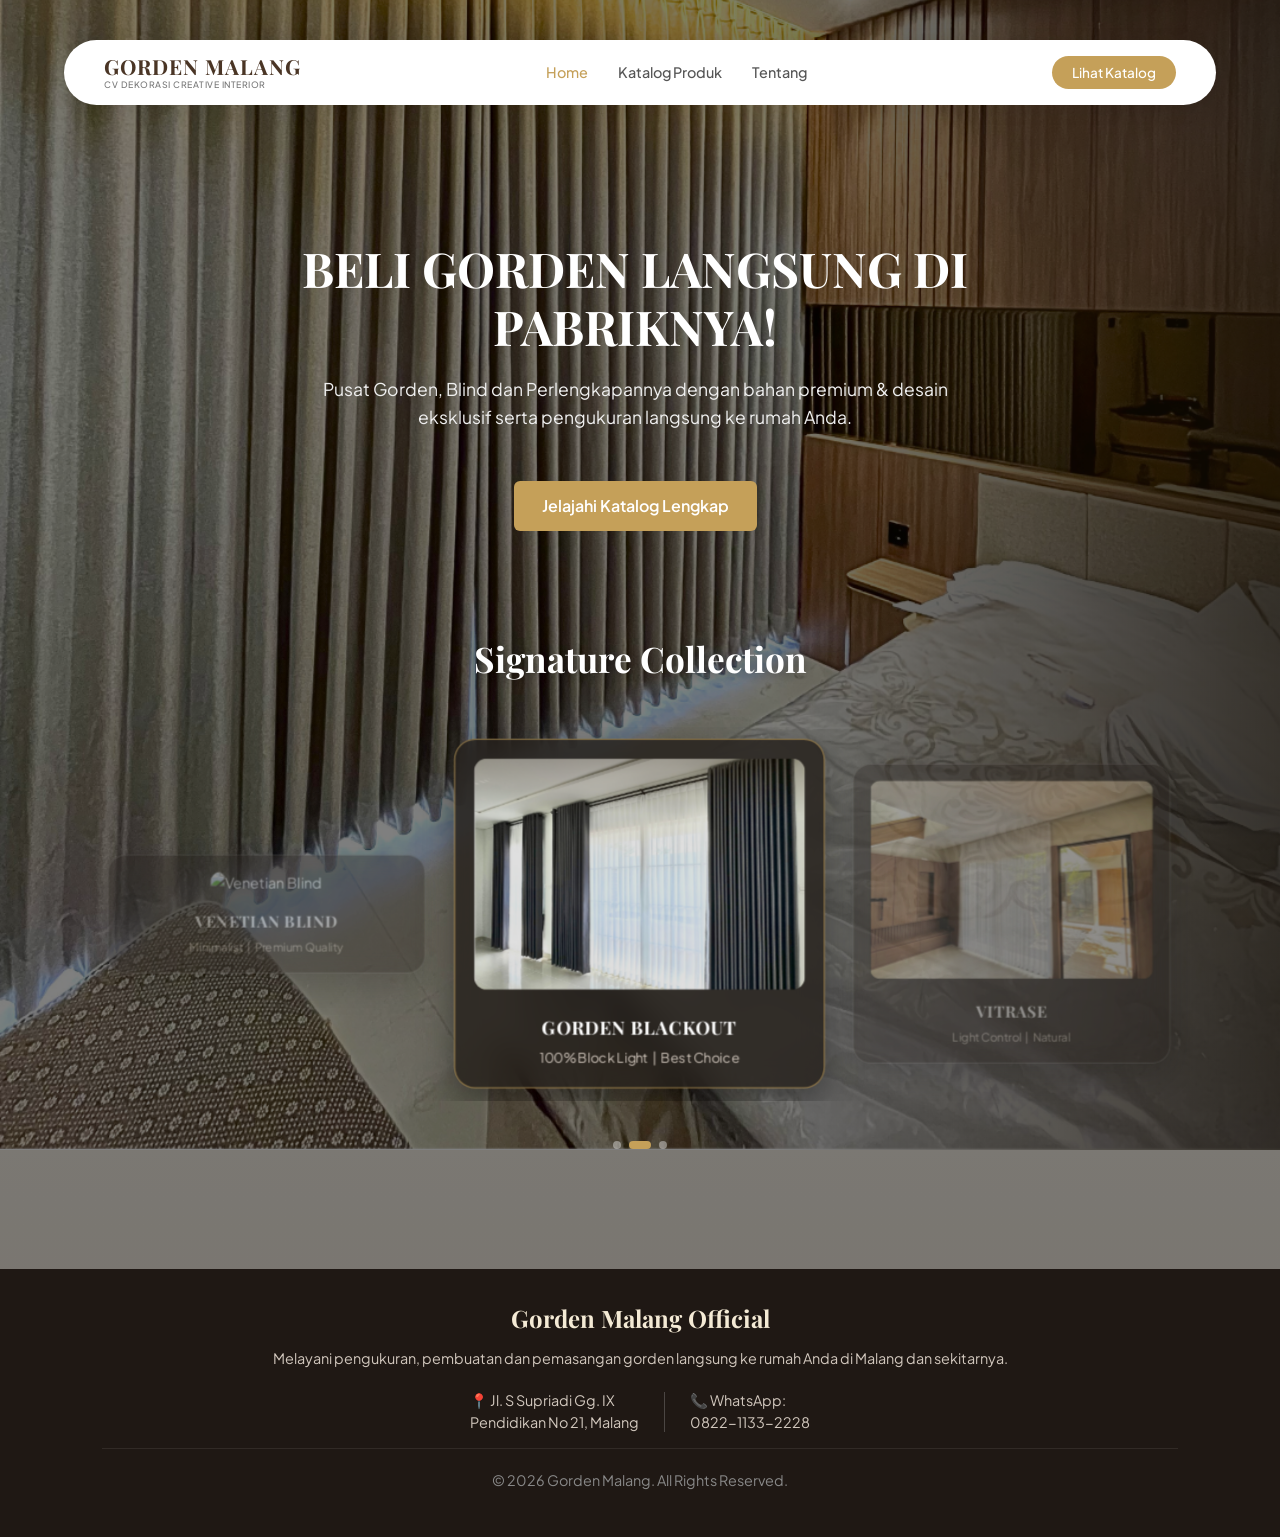
==== index.html @ a21a874f "first commit" ====
<!DOCTYPE html>
<html lang="id">
<head>
    <meta charset="UTF-8">
    <meta name="viewport" content="width=device-width, initial-scale=1.0">
    <title>Gorden Malang - Elegan & Mewah</title>
    <link rel="stylesheet" href="style.css">
    <link href="https://fonts.googleapis.com/css2?family=Playfair+Display:wght@500;700&family=Plus+Jakarta+Sans:wght@300;400;500;600&display=swap" rel="stylesheet">
</head>
<body>

    <!-- NAVBAR MELAYANG -->
    <header class="navbar">
        <div class="logo">
    GORDEN MALANG 
    <span class="sub-logo">CV DEKORASI CREATIVE INTERIOR</span>
        </div>
        <nav class="nav-links">
            <a href="index.html" class="active">Home</a>
            <a href="katalog.html">Katalog Produk</a>
            <a href="tentang.html">Tentang</a>
        </nav>
        <div class="nav-actions">
            <a href="katalog.html" class="btn-primary-header">Lihat Katalog</a>
        </div>
    </header>

    <!-- HERO SECTION / TAMPILAN UTAMA -->
    <section class="hero-section">
        <div class="hero-content">
            <h1>BELI GORDEN LANGSUNG DI PABRIKNYA!</h1>
            <p>Pusat Gorden, Blind dan Perlengkapannya dengan bahan premium & desain eksklusif serta pengukuran langsung ke rumah Anda.</p>
            <a href="katalog.html" class="btn-hero">Jelajahi Katalog Lengkap</a>
        </div>
    </section>

    
    <!-- SECTION SLIDER PRODUK UNGGULAN -->
    <section class="slider-section">
        <h2 class="slider-title">Signature Collection</h2>
        
        <div class="slider-container">
            <div class="slider-track" id="sliderTrack">
                <!-- Slide 1 -->
                <div class="slide-card">
                    <img src="foto/blind 1.png" alt="Venetian Blind">
                    <div class="slide-info">
                        <h3>VENETIAN BLIND</h3>
                        <p>Minimalist &nbsp;|&nbsp; Premium Quality</p>
                    </div>
                </div>
                <!-- Slide 2 -->
                <div class="slide-card active">
                    <img src="foto/gorden 2.png" alt="Gorden Blackout">
                    <div class="slide-info">
                        <h3>GORDEN BLACKOUT</h3>
                        <p>100% Block Light  &nbsp;|&nbsp; Best Choice</p>
                    </div>
                </div>
                <!-- Slide 3 -->
                <div class="slide-card">
                    <img src="foto/vitrase 1.png" alt="Vitrase Elegan">
                    <div class="slide-info">
                        <h3>VITRASE</h3>
                        <p>Light Control &nbsp;|&nbsp; Natural </p>
                    </div>
                </div>
            </div>
        </div>

        <!-- Titik Indikator (Dots) -->
        <div class="slider-dots">
            <span class="dot" onclick="currentSlide(0)"></span>
            <span class="dot active" onclick="currentSlide(1)"></span>
            <span class="dot" onclick="currentSlide(2)"></span>
        </div>
    </section>

<!-- FOOTER -->
    <footer class="footer">
        <div class="footer-content">
            <h3>Gorden Malang Official</h3>
            <p>Melayani pengukuran, pembuatan dan pemasangan gorden langsung ke rumah Anda di Malang dan sekitarnya.</p>
            
            <!-- BAGIAN ALAMAT & WA BERBAMPINGAN -->
            <div class="footer-contact-info">
                <div class="footer-address">
                    📍 Jl. S Supriadi Gg. IX <br> Pendidikan No 21, Malang
                </div>
                <div class="footer-divider"></div>
                <div class="footer-whatsapp">
                    📞 WhatsApp: <br> 0822-1133-2228
                </div>
            </div>

            <p class="copyright">&copy; 2026 Gorden Malang. All Rights Reserved.</p>
        </div>
    </footer>

<!-- Pastikan tag script ini ada di bagian paling bawah file home.html -->
    <script src="script.js"></script>
</body>
</html>
---- style.css ----
html {
    scroll-behavior: smooth;
}

/* =========================================================
   1. RESET & GLOBAL STYLING (BERLAKU DI SEMUA HALAMAN)
========================================================= */
* {
    margin: 0;
    padding: 0;
    box-sizing: border-box;
}

body {
    font-family: 'Plus Jakarta Sans', sans-serif;
    background-color: #FAFAFA;
    color: #2C2C2C;
    line-height: 1.6;
}

h1, h2, h3, .logo {
    font-family: 'Playfair Display', serif;
}


/* =========================================================
   2. NAVBAR & HEADER (BERLAKU DI SEMUA HALAMAN)
========================================================= */
.navbar {
    position: fixed;
    top: 40px;
    left: 5%;
    right: 5%;
    display: flex;
    justify-content: space-between;
    align-items: center;
    padding: 15px 40px;
    background-color: #FFFFFF;
    border-radius: 50px;
    box-shadow: 0 4px 20px rgba(0,0,0,0.08);
    z-index: 1000;
}

.logo {
    font-size: 1.3rem;
    font-weight: 700;
    letter-spacing: 1px;
    color: #4A3525;
    display: flex;
    flex-direction: column;
    line-height: 1.1;
}

.logo .sub-logo {
    font-size: 0.55rem;
    font-weight: 500;
    font-family: 'Plus Jakarta Sans', sans-serif;
    color: #777777;
    letter-spacing: 0.5px;
    margin-top: 2px;
}

.nav-links {
    display: flex;
    gap: 30px;
}

.nav-links a {
    text-decoration: none;
    color: #555555;
    font-size: 0.9rem;
    font-weight: 500;
    transition: color 0.3s;
}

.nav-links a:hover, 
.nav-links a.active {
    color: #C5A059;
}

.btn-primary-header {
    background-color: #C5A059;
    color: #FFFFFF;
    padding: 8px 20px;
    border-radius: 20px;
    text-decoration: none;
    font-weight: 500;
    font-size: 0.85rem;
    transition: background 0.3s;
}

.btn-primary-header:hover {
    background-color: #A98441;
}


/* =========================================================
   3. HALAMAN HOME (HERO & SLIDER SECTION)
========================================================= */

/* HERO SECTION HOME */
.hero-section {
    background: linear-gradient(rgba(0, 0, 0, 0.5), rgba(0, 0, 0, 0.5)), url('foto/gorden 1.png') center / 100% auto no-repeat fixed;
    display: flex;
    align-items: center;
    justify-content: center;
    text-align: center;
    color: #FFFFFF;
    padding: 240px 20px 0px 10px;
    box-sizing: border-box;
}

.hero-content {
    max-width: 700px;
}

.hero-content h1 {
    font-size: 3rem;
    margin-bottom: 20px;
    line-height: 1.2;
}

.hero-content p {
    font-size: 1.1rem;
    margin-bottom: 50px;
    color: #EFEFEF;
}

.btn-hero {
    display: inline-block;
    background-color: #C5A059;
    color: #FFFFFF;
    padding: 12px 28px;
    border-radius: 6px;
    text-decoration: none;
    font-weight: 600;
    transition: background 0.3s;
}

.btn-hero:hover {
    background-color: #A98441;
}

/* SLIDER SECTION HOME */
.slider-section {
    background: linear-gradient(rgba(0, 0, 0, 0.5), rgba(0, 0, 0, 0.5)), url('foto/gorden 1.png') center / 100% auto no-repeat fixed;
    padding: 100px 20px 120px 20px;
    text-align: center;
    position: relative;
    overflow: hidden;
}

.slider-title {
    color: #FFFFFF;
    font-size: 2.2rem;
    margin-bottom: 40px;
    font-family: 'Playfair Display', serif;
    text-shadow: 0 2px 10px rgba(0, 0, 0, 0.3);
}

.slider-container {
    max-width: 1100px;
    margin: 0 auto;
    position: relative;
    overflow: hidden;
    padding: 20px 0;
}

.slider-track {
    display: flex;
    transition: transform 0.6s cubic-bezier(0.25, 1, 0.5, 1);
    gap: 20px;
    align-items: center;
}

.slide-card {
    min-width: calc(33.333% - 14px);
    background: rgba(35, 30, 26, 0.8);
    backdrop-filter: blur(12px);
    -webkit-backdrop-filter: blur(12px);
    border: 1px solid rgba(255, 255, 255, 0.25);
    border-radius: 20px;
    padding: 18px;
    box-shadow: 0 15px 35px rgba(0, 0, 0, 0.4);
    color: #FFFFFF;
    box-sizing: border-box;
    opacity: 0.4;
    transform: scale(0.9);
    transition: all 0.6s cubic-bezier(0.25, 1, 0.5, 1);
}

.slide-card.active {
    opacity: 1;
    transform: scale(1.05);
    border: 1px solid rgba(197, 160, 89, 0.7);
}

.slide-card img {
    width: 100%;
    height: 220px;
    object-fit: cover;
    border-radius: 12px;
    margin-bottom: 15px;
}

.slide-info h3 {
    font-size: 1.1rem;
    margin-bottom: 5px;
    font-family: 'Playfair Display', serif;
    color: #FFFFFF;
    letter-spacing: 0.5px;
}

.slide-info p {
    font-size: 0.8rem;
    color: #D1C7BD;
}

.slider-dots {
    margin-top: 40px;
    display: flex;
    justify-content: center;
    gap: 8px;
}

.dot {
    width: 8px;
    height: 8px;
    background-color: rgba(255, 255, 255, 0.4);
    border-radius: 50%;
    cursor: pointer;
    transition: all 0.3s ease;
}

.dot.active {
    background-color: #C5A059;
    width: 22px;
    border-radius: 4px;
}


/* =========================================================
   4. HALAMAN KATALOG PRODUK
========================================================= */

/* KATALOG SECTION HEADER */
.catalog-section {
    padding: 140px 8% 80px 8%;
    background-color: #FAFAFA;
}

.catalog-header {
    text-align: center;
    margin-bottom: 20px;
}

.catalog-header .section-title {
    font-size: 2.2rem;
    color: #2C2C2C;
    margin-bottom: 1px;
}

.catalog-header p {
    color: #666;
    font-size: 0.95rem;
    margin-bottom: 40px;
}

/* SEARCH BAR */
.search-container {
    margin-top: 20px;
    display: flex;
    justify-content: center;
    margin-bottom: 25px;
}

#searchInput {
    width: 100%;
    max-width: 450px;
    padding: 12px 20px;
    border: 1px solid #E0D0C0;
    border-radius: 30px;
    font-size: 0.95rem;
    outline: none;
    background-color: #FFFFFF;
    color: #333333;
    transition: all 0.3s;
    box-shadow: 0 2px 10px rgba(0,0,0,0.02);
}

#searchInput:focus {
    border-color: #C5A059;
    box-shadow: 0 4px 15px rgba(197, 160, 89, 0.15);
}

/* TAB UTAMA & SUB TABS FILTER */
.category-tabs {
    display: flex;
    justify-content: center;
    gap: 15px;
    margin-bottom: 25px;
}

.tab-btn {
    background-color: #FFFFFF;
    border: 1px solid #E0D0C0;
    padding: 10px 25px;
    border-radius: 30px;
    font-weight: 600;
    cursor: pointer;
    color: #4A3525;
    transition: all 0.3s;
}

.tab-btn.active, 
.tab-btn:hover {
    background-color: #C5A059;
    color: #FFFFFF;
    border-color: #C5A059;
}

.sub-tabs {
    display: flex;
    justify-content: center;
    gap: 10px;
    margin-bottom: 35px;
}

.sub-btn {
    background-color: transparent;
    border: none;
    padding: 8px 18px;
    border-radius: 20px;
    font-size: 0.9rem;
    font-weight: 500;
    cursor: pointer;
    color: #666;
    transition: all 0.3s;
}

.sub-btn.active, 
.sub-btn:hover {
    background-color: #EFE6D8;
    color: #4A3525;
}

.category-content, 
.sub-content {
    display: none;
}

.category-content.active, 
.sub-content.active {
    display: block;
}

/* PRODUCT GRID & CARDS KATALOG */
.product-grid {
    display: grid;
    grid-template-columns: repeat(3, 1fr);
    gap: 20px;
    max-width: 900px;
    margin: 0 auto;
}

.product-card {
    background: #FFFFFF;
    border-radius: 12px;
    overflow: hidden;
    width: 100%;
    box-shadow: 0 4px 15px rgba(0,0,0,0.04);
    border: 1px solid #F0E6DC;
    transition: transform 0.3s, box-shadow 0.3s;
    cursor: pointer;
    position: relative;
}

.product-card:hover {
    transform: translateY(-5px);
    box-shadow: 0 10px 25px rgba(0, 0, 0, 0.08);
}

.product-card img,
.product-card .product-info {
    pointer-events: none;
}

.product-card img {
    width: 100%;
    aspect-ratio: 4 / 5;
    object-fit: cover;
    display: block;
}

.product-info {
    padding: 20px;
}

.badge-cat {
    display: inline-block;
    font-size: 0.75rem;
    font-weight: 600;
    text-transform: uppercase;
    background-color: #F4EAD5;
    color: #8C6D46;
    padding: 4px 10px;
    border-radius: 4px;
    margin-bottom: 8px;
}

.product-info h3 {
    font-size: 1.15rem;
    color: #333;
    margin-bottom: 8px;
    line-height: 1.3;
}

.product-info .spec {
    font-size: 0.85rem;
    color: #555;
    margin-bottom: 5px;
}

.product-info .price {
    font-size: 1rem;
    font-weight: 700;
    color: #C5A059;
    margin-bottom: 15px;
}

.btn-detail {
    display: block;
    text-align: center;
    background-color: #2D241E;
    color: #FFFFFF;
    padding: 10px;
    border-radius: 6px;
    text-decoration: none;
    font-size: 0.85rem;
    font-weight: 600;
    transition: background 0.3s;
    pointer-events: auto;
    position: relative;
    z-index: 2;
}

.btn-detail:hover {
    background-color: #C5A059;
}


/* =========================================================
   5. HALAMAN TENTANG KAMI (DESAIN MODERN & LAYOUT VERTIKAL)
========================================================= */

/* KANVAS UTAMA FULL LAYAR GRADIENT GOLD */
body {
    background: linear-gradient(to top, #EFE6D8 0%, #FAF6EE 40%, #FAFAFA 100%) !important;
    background-attachment: fixed;
    min-height: 100vh;
}

.about-page-container {
    max-width: 1100px;
    margin: 0 auto;
    padding: 140px 20px 80px 20px;
    display: flex;
    flex-direction: column;
    align-items: flex-start;
    background: transparent !important;
    border-radius: 0 !important;
}

.about-hero-block,
.reels-block,
.about-hero-section,
.reels-section {
    background: transparent !important;
}

/* 1. HERO BANNER FOTO DENGAN ROUNDED CORNERS */
.about-hero-banner {
    width: 100%;
    height: 420px;
    border-radius: 30px;
    background: linear-gradient(rgba(0, 0, 0, 0.45), rgba(0, 0, 0, 0.45)), 
                url('foto/workshop2.png') center/cover no-repeat;
    display: flex;
    align-items: flex-end;
    padding: 50px 60px;
    margin-bottom: 50px;
    box-shadow: 0 10px 30px rgba(0, 0, 0, 0.08);
}

.hero-banner-content {
    max-width: 580px;
    color: #FFFFFF;
    text-align: left;
}

.btn-hero-banner {
    display: inline-block;
    background-color: #FFFFFF;
    color: #2C2C2C;
    padding: 12px 28px;
    border-radius: 30px;
    text-decoration: none;
    font-weight: 600;
    font-size: 0.9rem;
    transition: all 0.3s ease;
}

.btn-hero-banner:hover {
    background-color: #C5A059;
    color: #FFFFFF;
}

/* 2. INTRO BRAND DESKRIPSI RATA KIRI */
.about-intro-section {
    width: 100%;
    margin-bottom: 60px;
    display: flex;
    flex-direction: column;
    align-items: flex-start;
}

.about-brand-logo {
    display: block;
    margin-bottom: 15px;
    margin-left: 0;
}

.about-brand-logo img {
    height: 90px;
    width: auto;
    display: block;
    object-fit: contain;
}

.about-intro-text p {
    max-width: 780px;
    color: #555555;
    font-size: 0.98rem;
    line-height: 1.7;
    text-align: left;
    margin: 0;
}

/* 3. PROJECT KAMI (TATA LETAK VERTIKAL: TEKS ATAS, REELS BAWAH) */
.reels-block {
    width: 100%;
    display: flex;
    flex-direction: column;
    align-items: flex-start;
    margin-top: 20px;
}

/* TEKS JUDUL & DESKRIPSI DI ATAS */
.reels-header {
    max-width: 650px;
    margin-bottom: 25px;
    text-align: left;
}

.reels-header h2 {
    font-size: 2.5rem;
    color: #2C2C2C;
    margin-bottom: 10px;
    font-family: 'Playfair Display', serif;
}

.reels-header p {
    color: #666666;
    font-size: 0.95rem;
    line-height: 1.6;
}

/* SLIDER REELS KARTU DI BAWAH */
.reels-slider-wrapper {
    width: 100%;
    overflow: hidden;
    position: relative;
    padding-bottom: 60px; /* Ruang khusus tombol navigasi panah */
}

.reels-track {
    display: flex;
    gap: 24px;
    transition: transform 0.4s ease-in-out;
}

/* KARTU REELS MINIMALIS MELENGKUNG HALUS */
.clean-card {
    flex: 0 0 250px;
    display: flex;
    flex-direction: column;
    background: transparent;
}

.clean-media-container {
    width: 100%;
    height: 250px; /* Dikurangi dari 380px ke 310px agar footer IG terpotong habis */
    border-radius: 24px;
    overflow: hidden;
    position: relative;
    background: #000000;
    box-shadow: 0 10px 25px rgba(0, 0, 0, 0.08);
}

.clean-media-container iframe {
    width: 100%;
    height: 580px !important;
    border: none;
    display: block;
    /* Geser iframe lebih ke atas agar header & footer IG terdorong keluar frame */
    margin-top: -120px !important; 
    pointer-events: auto;
}
/* TOMBOL FULLSCREEN MELAYANG */
.btn-open-fullscreen {
    position: absolute;
    top: 15px;
    right: 15px;
    background: rgba(0, 0, 0, 0.75);
    color: #FFFFFF;
    border: none;
    padding: 7px 14px;
    border-radius: 20px;
    font-size: 0.75rem;
    font-weight: 500;
    cursor: pointer;
    z-index: 20;
    backdrop-filter: blur(4px);
    transition: all 0.3s ease;
}

.btn-open-fullscreen:hover {
    background: #C5A059;
    color: #FFFFFF;
    transform: scale(1.05);
}

.clean-card-info {
    padding-top: 15px;
    text-align: left;
}

.clean-card-info h4 {
    font-size: 1.05rem;
    font-weight: 600;
    color: #2C2C2C;
    margin-bottom: 4px;
}

.clean-card-info p {
    font-size: 0.85rem;
    color: #888888;
}

/* TOMBOL NAVIGASI POJOK KANAN BAWAH */
.slider-nav-bottom {
    position: absolute;
    bottom: 0;
    right: 0;
    display: flex;
    gap: 12px;
}

.slider-nav-bottom .nav-btn {
    width: 45px;
    height: 45px;
    border-radius: 50%;
    border: 1px solid #D1C7BD;
    background: #FFFFFF;
    color: #2C2C2C;
    font-size: 20px;
    cursor: pointer;
    display: flex;
    align-items: center;
    justify-content: center;
    transition: all 0.3s ease;
}

.slider-nav-bottom .nav-btn.next-btn {
    background: #2C2C2C; /* Tombol hitam elegan */
    color: #FFFFFF;
    border-color: #2C2C2C;
}

.slider-nav-bottom .nav-btn:hover {
    transform: scale(1.08);
}

/* MODAL POPUP IG FULLSCREEN */
.ig-modal {
    display: none;
    position: fixed;
    z-index: 99999;
    left: 0; top: 0;
    width: 100%; height: 100%;
    background-color: rgba(0, 0, 0, 0.88);
    backdrop-filter: blur(10px);
    justify-content: center;
    align-items: center;
    opacity: 0;
    transition: opacity 0.3s ease;
}

.ig-modal.active {
    display: flex;
    opacity: 1;
}

.modal-content-ig {
    position: relative;
    width: 400px;
    max-width: 90%;
    height: 700px;
    max-height: 90vh;
    border-radius: 20px;
    overflow: hidden;
    background: #000000;
    box-shadow: 0 15px 40px rgba(0, 0, 0, 0.5);
}

.modal-content-ig iframe {
    width: 100%;
    height: 100%;
    border: none;
}

.close-modal {
    position: absolute;
    top: 20px;
    right: 30px;
    color: #FFFFFF;
    font-size: 40px;
    font-weight: bold;
    cursor: pointer;
    z-index: 100000;
}


/* =========================================================
   6. FOOTER (BERLAKU DI SEMUA HALAMAN)
========================================================= */
.footer {
    background-color: #1F1814;
    color: #D1C7BD;
    text-align: center;
    padding: 30px 8%;
}

.footer-content h3 {
    color: #F4EAD5;
    font-size: 1.5rem;
    margin-bottom: 10px;
}

.footer-content p {
    font-size: 0.9rem;
    margin-bottom: 15px;
}

.footer-contact-info {
    display: flex;
    justify-content: center;
    align-items: center;
    gap: 25px;
    margin: 20px auto 15px auto;
    font-size: 0.9rem;
    color: #D1C7BD;
    line-height: 1.5;
    text-align: left;
}

.footer-address {
    max-width: 250px;
}

.footer-whatsapp {
    max-width: 180px;
}

.footer-divider {
    width: 1px;
    height: 40px;
    background-color: rgba(255, 255, 255, 0.2);
}

.copyright {
    font-size: 0.8rem;
    color: #888888;
    border-top: 1px solid rgba(255,255,255,0.08);
    padding-top: 20px;
}


/* =========================================================
   7. MODAL DETAIL PRODUK & LIGHTBOX FULLSCREEN
========================================================= */

.product-modal {
    position: fixed;
    inset: 0;
    z-index: 99999;
    display: none;
    align-items: center;
    justify-content: center;
}

.product-modal.active {
    display: flex;
}

.product-modal-overlay {
    position: absolute;
    inset: 0;
    background: rgba(0, 0, 0, 0.75);
    backdrop-filter: blur(6px);
    -webkit-backdrop-filter: blur(6px);
}

.product-modal-content {
    position: relative;
    z-index: 2;
    width: min(500px, 92vw);
    max-height: 90vh;
    background: #FFFFFF;
    border-radius: 20px;
    overflow-y: auto;
    box-shadow: 0 25px 80px rgba(0, 0, 0, 0.35);
    animation: productModalShow 0.25s ease;
}

@keyframes productModalShow {
    from {
        opacity: 0;
        transform: scale(0.94) translateY(20px);
    }
    to {
        opacity: 1;
        transform: scale(1) translateY(0);
    }
}

.modal-close {
    position: absolute;
    top: 15px;
    right: 15px;
    z-index: 20;
    width: 42px;
    height: 42px;
    border: none;
    border-radius: 50%;
    background: rgba(0, 0, 0, 0.65);
    color: #FFFFFF;
    font-size: 28px;
    line-height: 1;
    cursor: pointer;
    display: flex;
    align-items: center;
    justify-content: center;
    transition: all 0.25s ease;
}

.modal-close:hover {
    background: #2D241E;
    transform: rotate(90deg);
}

.product-gallery {
    position: relative;
    width: 100%;
    height: 480px; 
    display: flex;
    align-items: center;
    justify-content: center;
    background: #F5F3EF;
    overflow: hidden;
}

.product-gallery > img {
    width: 100%;
    height: 100%;
    object-fit: contain; 
    object-position: center;
    user-select: none;
    -webkit-user-drag: none;
}

.gallery-btn {
    position: absolute;
    top: 50%;
    transform: translateY(-50%);
    z-index: 10;
    width: 44px;
    height: 44px;
    border: none;
    border-radius: 50%;
    background: rgba(255, 255, 255, 0.94);
    color: #2D241E;
    font-size: 30px;
    line-height: 1;
    display: flex;
    align-items: center;
    justify-content: center;
    cursor: pointer;
    box-shadow: 0 4px 15px rgba(0, 0, 0, 0.15);
    transition: all 0.25s ease;
}

.gallery-btn:hover {
    background: #C5A059;
    color: #FFFFFF;
    transform: translateY(-50%) scale(1.08);
}

.gallery-prev { left: 15px; }
.gallery-next { right: 15px; }

.image-counter {
    position: absolute;
    right: 15px;
    bottom: 15px;
    z-index: 10;
    padding: 6px 12px;
    border-radius: 20px;
    background: rgba(0, 0, 0, 0.65);
    color: #FFFFFF;
    font-size: 13px;
    font-weight: 500;
}

.product-thumbnails {
    display: flex;
    gap: 10px;
    padding: 15px 20px;
    overflow-x: auto;
    background: #FFFFFF;
    border-bottom: 1px solid #EEEEEE;
    scrollbar-width: thin;
}

.product-thumbnail {
    flex: 0 0 65px;
    width: 65px;
    height: 65px;
    overflow: hidden;
    border-radius: 8px;
    border: 2px solid transparent;
    cursor: pointer;
    transition: border-color 0.2s ease, transform 0.2s ease;
}

.product-thumbnail:hover {
    transform: translateY(-2px);
}

.product-thumbnail.active {
    border-color: #C5A059;
}

.product-thumbnail img {
    width: 100%;
    height: 100%;
    object-fit: cover;
    display: block;
}

.product-modal-info {
    padding: 25px 30px 30px;
}

.modal-category {
    display: inline-block;
    padding: 6px 12px;
    border-radius: 5px;
    background: #F4EAD5;
    color: #8C6D46;
    font-size: 12px;
    font-weight: 600;
    text-transform: uppercase;
}

.product-modal-info h2 {
    margin: 12px 0 8px;
    font-family: 'Playfair Display', serif;
    color: #333333;
    font-size: 26px;
    line-height: 1.3;
}

.product-modal-info p {
    margin-bottom: 10px;
    color: #777777;
    font-size: 14px;
    line-height: 1.5;
}

.modal-price {
    margin-bottom: 20px;
    color: #C5A059;
    font-size: 22px;
    font-weight: 700;
}

.modal-whatsapp {
    display: block;
    width: 100%;
    padding: 14px 20px;
    border-radius: 8px;
    background: #2D241E;
    color: #FFFFFF;
    text-align: center;
    text-decoration: none;
    font-size: 14px;
    font-weight: 600;
    transition: background 0.25s ease, transform 0.25s ease;
}

.modal-whatsapp:hover {
    background: #C5A059;
    color: #FFFFFF;
    transform: translateY(-2px);
}

.lightbox-modal {
    display: none;
    position: fixed;
    inset: 0;
    z-index: 999999;
    background: rgba(0, 0, 0, 0.9);
    align-items: center;
    justify-content: center;
    overflow: hidden;
    cursor: zoom-out;
}

.lightbox-modal.active {
    display: flex;
}

.lightbox-modal img {
    max-width: 90vw;
    max-height: 90vh;
    object-fit: contain;
    border-radius: 8px;
    cursor: zoom-in;
    transition: transform 0.2s ease-out;
    user-select: none;
}

.lightbox-modal img.zoomed {
    transform: scale(2);
    cursor: grab;
}

.lightbox-close {
    position: absolute;
    top: 20px;
    right: 25px;
    color: #FFFFFF;
    font-size: 35px;
    font-weight: bold;
    cursor: pointer;
    z-index: 10;
}


/* =========================================================
   8. RESPONSIF / MEDIA QUERIES
========================================================= */

@media (max-width: 968px) {
    .product-grid {
        grid-template-columns: repeat(2, 1fr);
    }
}

@media (max-width: 768px) {
    .about-page-container {
        padding: 110px 15px 50px 15px;
    }
    .about-hero-banner {
        height: auto;
        padding: 40px 25px;
        border-radius: 20px;
    }
}

@media (max-width: 650px) {
    .product-grid {
        grid-template-columns: 1fr;
    }
    .nav-links {
        display: none;
    }
    .product-modal-content {
        width: 94vw;
        max-height: 90vh;
        border-radius: 16px;
    }
    .product-gallery {
        max-height: 420px;
    }
    .gallery-btn {
        width: 38px;
        height: 38px;
        font-size: 26px;
    }
    .gallery-prev { left: 10px; }
    .gallery-next { right: 10px; }
    .image-counter { right: 12px; bottom: 12px; font-size: 12px; }
    .product-thumbnails { padding: 12px 15px; }
    .product-thumbnail { flex-basis: 55px; width: 55px; height: 55px; }
    .product-modal-info { padding: 20px; }
    .product-modal-info h2 { font-size: 22px; }
    .modal-price { font-size: 18px; }
}

@media (max-width: 400px) {
    .product-gallery {
        max-height: 340px;
    }
    .modal-close {
        width: 36px;
        height: 36px;
        font-size: 24px;
    }
}
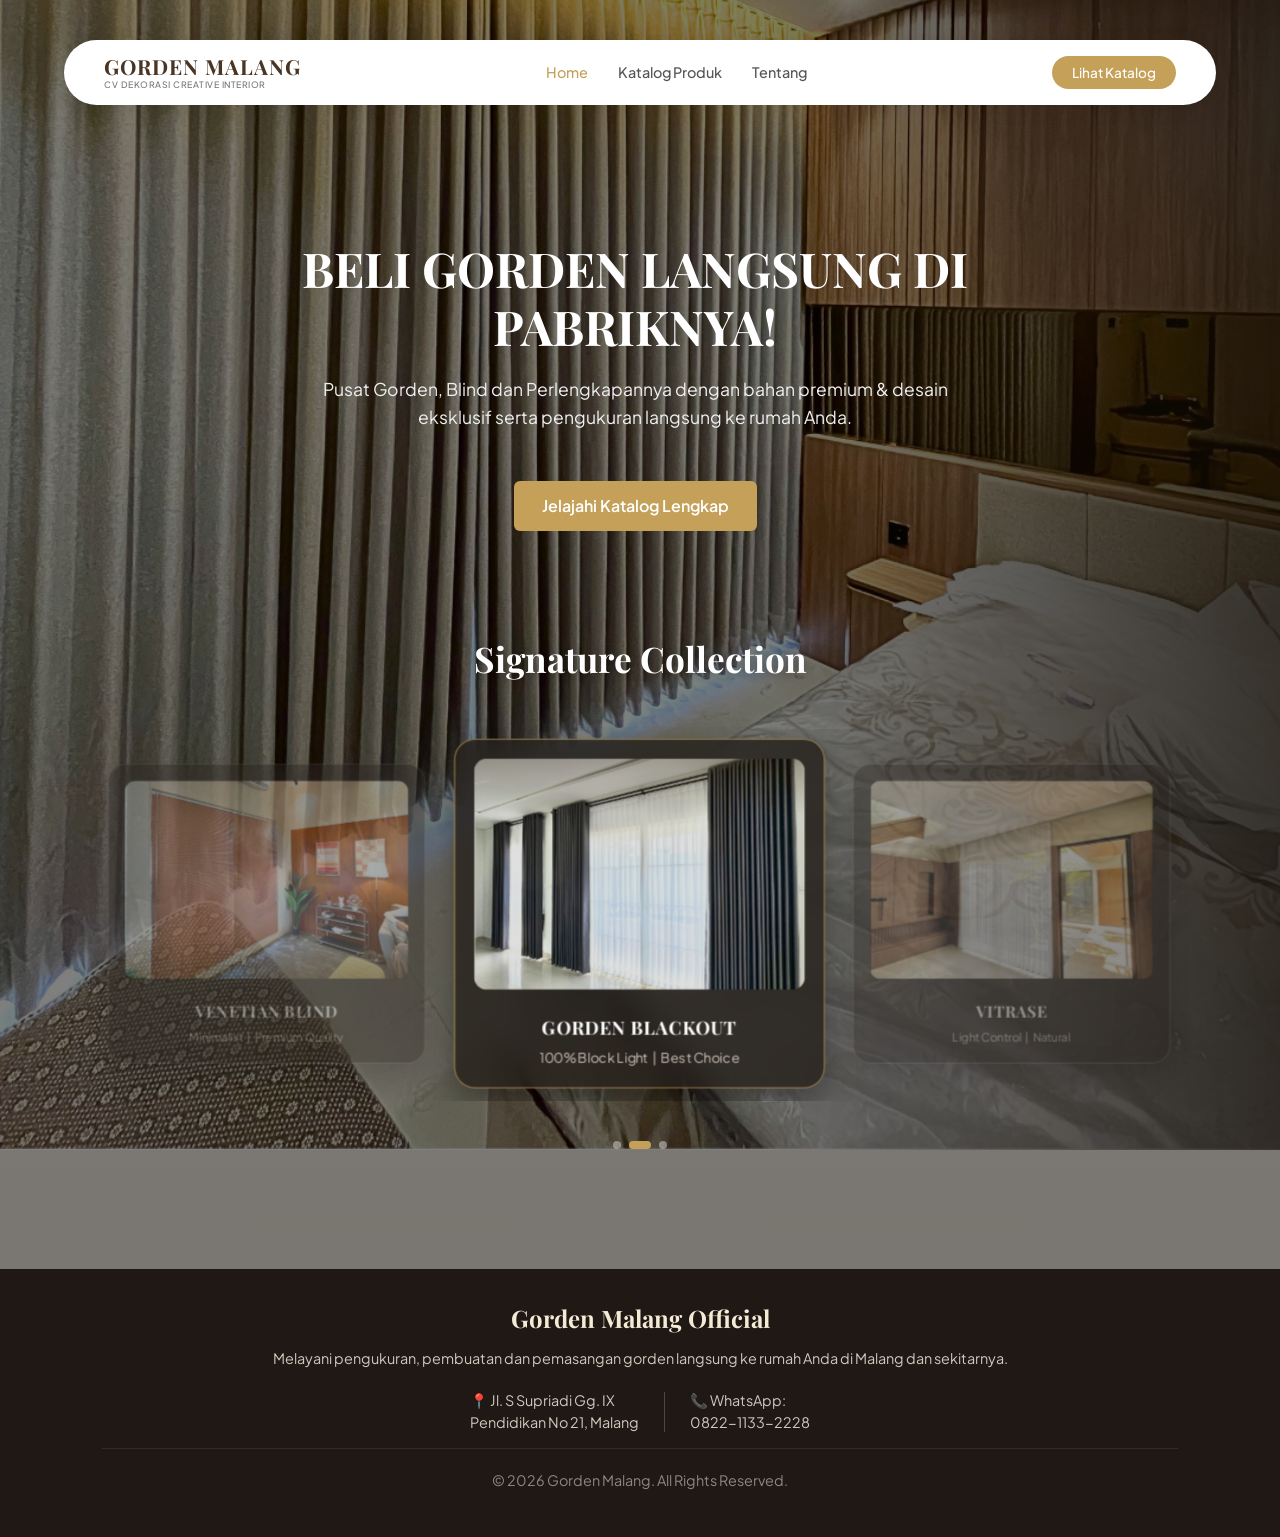
==== commit 6722ebd5: "Update index.html" ====
--- a/index.html
+++ b/index.html
@@ -43,7 +43,7 @@
             <div class="slider-track" id="sliderTrack">
                 <!-- Slide 1 -->
                 <div class="slide-card">
-                    <img src="foto/blind 1.png" alt="Venetian Blind">
+                    <img src="foto/blinds/blind 11.png" alt="Venetian Blind">
                     <div class="slide-info">
                         <h3>VENETIAN BLIND</h3>
                         <p>Minimalist &nbsp;|&nbsp; Premium Quality</p>
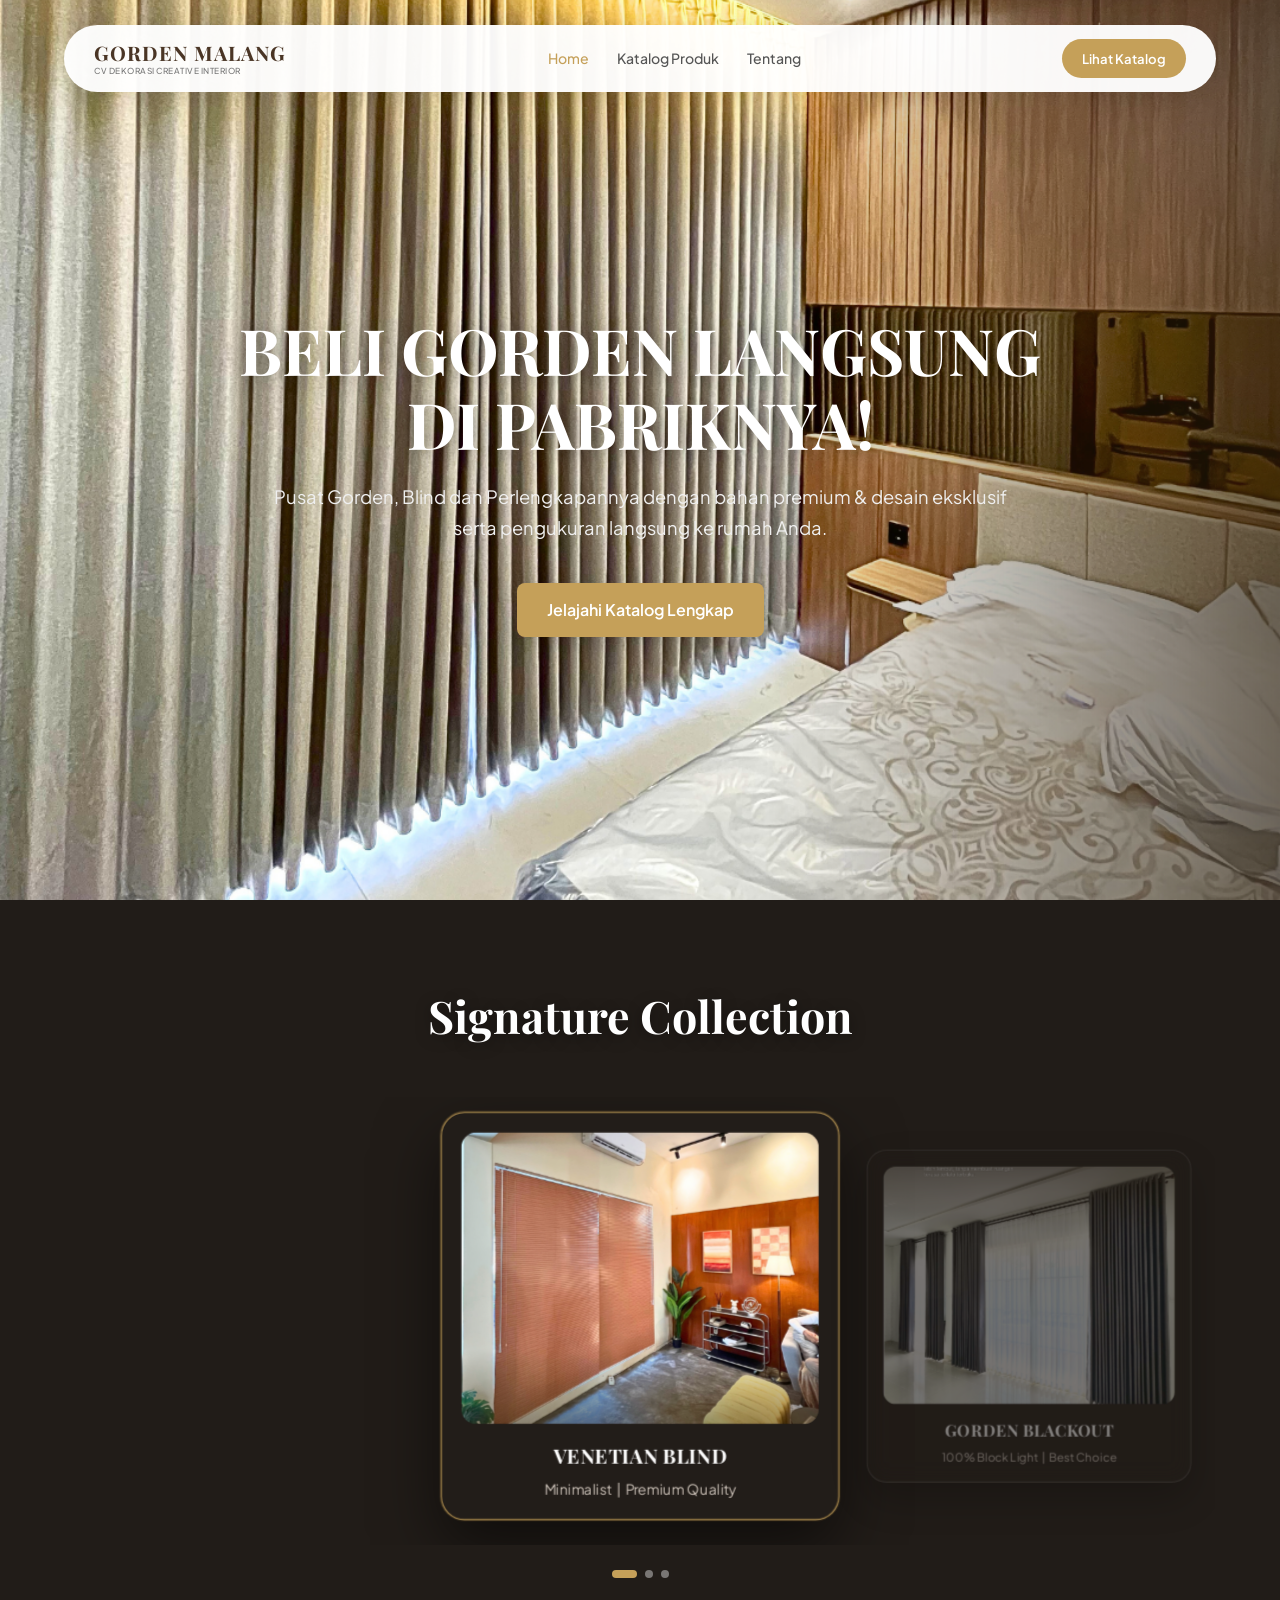
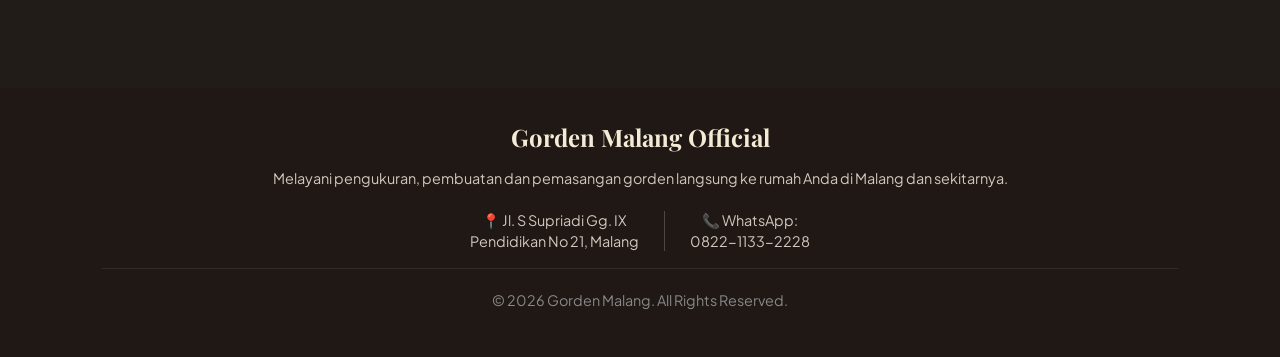
==== commit a154cbed: "perbaikan" ====
--- a/index.html
+++ b/index.html
@@ -1,103 +1,299 @@
 <!DOCTYPE html>
 <html lang="id">
+
 <head>
     <meta charset="UTF-8">
     <meta name="viewport" content="width=device-width, initial-scale=1.0">
+
     <title>Gorden Malang - Elegan & Mewah</title>
+
     <link rel="stylesheet" href="style.css">
-    <link href="https://fonts.googleapis.com/css2?family=Playfair+Display:wght@500;700&family=Plus+Jakarta+Sans:wght@300;400;500;600&display=swap" rel="stylesheet">
+
+    <link href="https://fonts.googleapis.com/css2?family=Playfair+Display:wght@500;700&family=Plus+Jakarta+Sans:wght@300;400;500;600&display=swap"
+        rel="stylesheet">
 </head>
+
 <body>
 
-    <!-- NAVBAR MELAYANG -->
+    <!-- =====================================================
+         NAVBAR MELAYANG
+    ====================================================== -->
+
     <header class="navbar">
+
         <div class="logo">
-    GORDEN MALANG 
-    <span class="sub-logo">CV DEKORASI CREATIVE INTERIOR</span>
+            GORDEN MALANG
+            <span class="sub-logo">
+                CV DEKORASI CREATIVE INTERIOR
+            </span>
         </div>
+
         <nav class="nav-links">
-            <a href="index.html" class="active">Home</a>
-            <a href="katalog.html">Katalog Produk</a>
-            <a href="tentang.html">Tentang</a>
+
+            <a href="index.html" class="active">
+                Home
+            </a>
+
+            <a href="katalog.html">
+                Katalog Produk
+            </a>
+
+            <a href="tentang.html">
+                Tentang
+            </a>
+
         </nav>
+
         <div class="nav-actions">
-            <a href="katalog.html" class="btn-primary-header">Lihat Katalog</a>
+
+            <a href="katalog.html" class="btn-primary-header">
+                Lihat Katalog
+            </a>
+
         </div>
+
     </header>
 
-    <!-- HERO SECTION / TAMPILAN UTAMA -->
-    <section class="hero-section">
-        <div class="hero-content">
-            <h1>BELI GORDEN LANGSUNG DI PABRIKNYA!</h1>
-            <p>Pusat Gorden, Blind dan Perlengkapannya dengan bahan premium & desain eksklusif serta pengukuran langsung ke rumah Anda.</p>
-            <a href="katalog.html" class="btn-hero">Jelajahi Katalog Lengkap</a>
+
+    <!-- =====================================================
+         HOME BACKGROUND
+         HERO + SIGNATURE MENJADI SATU BACKGROUND
+    ====================================================== -->
+
+    <main class="home-background">
+
+
+        <!-- =================================================
+             HERO SECTION
+        ================================================== -->
+
+        <section class="hero-section">
+
+            <div class="hero-content">
+
+                <h1>
+                    BELI GORDEN
+                    LANGSUNG DI
+                    PABRIKNYA!
+                </h1>
+
+                <p>
+                    Pusat Gorden, Blind dan Perlengkapannya
+                    dengan bahan premium & desain eksklusif
+                    serta pengukuran langsung ke rumah Anda.
+                </p>
+
+                <a href="katalog.html" class="btn-hero">
+                    Jelajahi Katalog Lengkap
+                </a>
+
+            </div>
+
+        </section>
+
+
+
+        <!-- =================================================
+             SIGNATURE COLLECTION
+        ================================================== -->
+
+        <section class="slider-section">
+
+            <h2 class="slider-title">
+                Signature Collection
+            </h2>
+
+
+            <div class="slider-container">
+
+                <div class="slider-track" id="sliderTrack">
+
+
+                    <!-- ===============================
+                         SLIDE 1
+                    ================================ -->
+
+                    <div class="slide-card">
+
+                        <img
+                            src="foto/blinds/blind 11.png"
+                            alt="Venetian Blind"
+                        >
+
+                        <div class="slide-info">
+
+                            <h3>
+                                VENETIAN BLIND
+                            </h3>
+
+                            <p>
+                                Minimalist
+                                &nbsp;|&nbsp;
+                                Premium Quality
+                            </p>
+
+                        </div>
+
+                    </div>
+
+
+
+                    <!-- ===============================
+                         SLIDE 2
+                    ================================ -->
+
+                    <div class="slide-card active">
+
+                        <img
+                            src="foto/gorden 2.png"
+                            alt="Gorden Blackout"
+                        >
+
+                        <div class="slide-info">
+
+                            <h3>
+                                GORDEN BLACKOUT
+                            </h3>
+
+                            <p>
+                                100% Block Light
+                                &nbsp;|&nbsp;
+                                Best Choice
+                            </p>
+
+                        </div>
+
+                    </div>
+
+
+
+                    <!-- ===============================
+                         SLIDE 3
+                    ================================ -->
+
+                    <div class="slide-card">
+
+                        <img
+                            src="foto/vitrase 1.png"
+                            alt="Vitrase Elegan"
+                        >
+
+                        <div class="slide-info">
+
+                            <h3>
+                                VITRASE
+                            </h3>
+
+                            <p>
+                                Light Control
+                                &nbsp;|&nbsp;
+                                Natural
+                            </p>
+
+                        </div>
+
+                    </div>
+
+
+                </div>
+
+            </div>
+
+
+            <!-- =================================================
+                 SLIDER DOTS
+            ================================================== -->
+
+            <div class="slider-dots">
+
+                <span
+                    class="dot"
+                    onclick="currentSlide(0)">
+                </span>
+
+                <span
+                    class="dot active"
+                    onclick="currentSlide(1)">
+                </span>
+
+                <span
+                    class="dot"
+                    onclick="currentSlide(2)">
+                </span>
+
+            </div>
+
+        </section>
+
+
+    </main>
+
+
+
+    <!-- =====================================================
+         FOOTER
+    ====================================================== -->
+
+    <footer class="footer">
+
+        <div class="footer-content">
+
+            <h3>
+                Gorden Malang Official
+            </h3>
+
+            <p>
+                Melayani pengukuran, pembuatan dan pemasangan
+                gorden langsung ke rumah Anda di Malang dan sekitarnya.
+            </p>
+
+
+            <!-- ALAMAT & WHATSAPP -->
+
+            <div class="footer-contact-info">
+
+                <div class="footer-address">
+
+                    📍 Jl. S Supriadi Gg. IX
+                    <br>
+                    Pendidikan No 21, Malang
+
+                </div>
+
+
+                <div class="footer-divider"></div>
+
+
+                <div class="footer-whatsapp">
+
+                    📞 WhatsApp:
+                    <br>
+                    0822-1133-2228
+
+                </div>
+
+            </div>
+
+
+            <p class="copyright">
+
+                &copy; 2026 Gorden Malang.
+                All Rights Reserved.
+
+            </p>
+
         </div>
-    </section>
-
-    
-    <!-- SECTION SLIDER PRODUK UNGGULAN -->
-    <section class="slider-section">
-        <h2 class="slider-title">Signature Collection</h2>
-        
-        <div class="slider-container">
-            <div class="slider-track" id="sliderTrack">
-                <!-- Slide 1 -->
-                <div class="slide-card">
-                    <img src="foto/blinds/blind 11.png" alt="Venetian Blind">
-                    <div class="slide-info">
-                        <h3>VENETIAN BLIND</h3>
-                        <p>Minimalist &nbsp;|&nbsp; Premium Quality</p>
-                    </div>
-                </div>
-                <!-- Slide 2 -->
-                <div class="slide-card active">
-                    <img src="foto/gorden 2.png" alt="Gorden Blackout">
-                    <div class="slide-info">
-                        <h3>GORDEN BLACKOUT</h3>
-                        <p>100% Block Light  &nbsp;|&nbsp; Best Choice</p>
-                    </div>
-                </div>
-                <!-- Slide 3 -->
-                <div class="slide-card">
-                    <img src="foto/vitrase 1.png" alt="Vitrase Elegan">
-                    <div class="slide-info">
-                        <h3>VITRASE</h3>
-                        <p>Light Control &nbsp;|&nbsp; Natural </p>
-                    </div>
-                </div>
-            </div>
-        </div>
-
-        <!-- Titik Indikator (Dots) -->
-        <div class="slider-dots">
-            <span class="dot" onclick="currentSlide(0)"></span>
-            <span class="dot active" onclick="currentSlide(1)"></span>
-            <span class="dot" onclick="currentSlide(2)"></span>
-        </div>
-    </section>
-
-<!-- FOOTER -->
-    <footer class="footer">
-        <div class="footer-content">
-            <h3>Gorden Malang Official</h3>
-            <p>Melayani pengukuran, pembuatan dan pemasangan gorden langsung ke rumah Anda di Malang dan sekitarnya.</p>
-            
-            <!-- BAGIAN ALAMAT & WA BERBAMPINGAN -->
-            <div class="footer-contact-info">
-                <div class="footer-address">
-                    📍 Jl. S Supriadi Gg. IX <br> Pendidikan No 21, Malang
-                </div>
-                <div class="footer-divider"></div>
-                <div class="footer-whatsapp">
-                    📞 WhatsApp: <br> 0822-1133-2228
-                </div>
-            </div>
-
-            <p class="copyright">&copy; 2026 Gorden Malang. All Rights Reserved.</p>
-        </div>
+
     </footer>
 
-<!-- Pastikan tag script ini ada di bagian paling bawah file home.html -->
+
+
+    <!-- =====================================================
+         JAVASCRIPT
+    ====================================================== -->
+
     <script src="script.js"></script>
+
 </body>
-</html>
+
+</html>
--- a/style.css
+++ b/style.css
@@ -3,8 +3,9 @@
 }
 
 /* =========================================================
-   1. RESET & GLOBAL STYLING (BERLAKU DI SEMUA HALAMAN)
+   1. RESET & GLOBAL
 ========================================================= */
+
 * {
     margin: 0;
     padding: 0;
@@ -13,371 +14,858 @@
 
 body {
     font-family: 'Plus Jakarta Sans', sans-serif;
-    background-color: #FAFAFA;
+
+    background: linear-gradient(
+        to top,
+        #EFE6D8 0%,
+        #FAF6EE 40%,
+        #FAFAFA 100%
+    );
+
+    background-attachment: fixed;
+
     color: #2C2C2C;
+
     line-height: 1.6;
-}
-
-h1, h2, h3, .logo {
+
+    overflow-x: hidden;
+}
+
+h1,
+h2,
+h3,
+.logo {
     font-family: 'Playfair Display', serif;
 }
 
+img {
+    max-width: 100%;
+}
+
 
 /* =========================================================
-   2. NAVBAR & HEADER (BERLAKU DI SEMUA HALAMAN)
+   2. NAVBAR
 ========================================================= */
+
 .navbar {
     position: fixed;
-    top: 40px;
+
+    top: 25px;
     left: 5%;
     right: 5%;
+
     display: flex;
+
     justify-content: space-between;
     align-items: center;
-    padding: 15px 40px;
-    background-color: #FFFFFF;
+
+    padding: 14px 30px;
+
+    background: rgba(255, 255, 255, 0.96);
+
     border-radius: 50px;
-    box-shadow: 0 4px 20px rgba(0,0,0,0.08);
+
+    box-shadow:
+        0 5px 25px rgba(0, 0, 0, 0.10);
+
     z-index: 1000;
 }
 
+
+/* LOGO */
+
 .logo {
-    font-size: 1.3rem;
+    font-size: 1.25rem;
+
     font-weight: 700;
+
     letter-spacing: 1px;
+
     color: #4A3525;
+
     display: flex;
+
     flex-direction: column;
-    line-height: 1.1;
+
+    line-height: 1.05;
+
+    white-space: nowrap;
 }
 
 .logo .sub-logo {
-    font-size: 0.55rem;
+    font-size: 0.52rem;
+
     font-weight: 500;
+
     font-family: 'Plus Jakarta Sans', sans-serif;
+
     color: #777777;
+
     letter-spacing: 0.5px;
-    margin-top: 2px;
-}
+
+    margin-top: 4px;
+}
+
+
+/* NAV LINKS */
 
 .nav-links {
     display: flex;
-    gap: 30px;
+
+    align-items: center;
+
+    gap: 28px;
 }
 
 .nav-links a {
     text-decoration: none;
+
     color: #555555;
-    font-size: 0.9rem;
+
+    font-size: 0.88rem;
+
     font-weight: 500;
-    transition: color 0.3s;
-}
-
-.nav-links a:hover, 
+
+    transition: color 0.3s ease;
+
+    white-space: nowrap;
+}
+
+.nav-links a:hover,
 .nav-links a.active {
     color: #C5A059;
 }
 
+
+/* HEADER BUTTON */
+
+.nav-actions {
+    display: flex;
+
+    align-items: center;
+}
+
 .btn-primary-header {
     background-color: #C5A059;
+
     color: #FFFFFF;
-    padding: 8px 20px;
-    border-radius: 20px;
+
+    padding: 9px 20px;
+
+    border-radius: 25px;
+
     text-decoration: none;
-    font-weight: 500;
-    font-size: 0.85rem;
-    transition: background 0.3s;
+
+    font-weight: 600;
+
+    font-size: 0.82rem;
+
+    white-space: nowrap;
+
+    transition: all 0.3s ease;
 }
 
 .btn-primary-header:hover {
     background-color: #A98441;
+
+    transform: translateY(-1px);
 }
 
 
 /* =========================================================
-   3. HALAMAN HOME (HERO & SLIDER SECTION)
+   3. HOME MAIN
 ========================================================= */
 
-/* HERO SECTION HOME */
+.home-main {
+    position: relative;
+
+    background: #211C18;
+
+    overflow: hidden;
+}
+
+
+/* =========================================================
+   4. HERO SECTION
+========================================================= */
+
 .hero-section {
-    background: linear-gradient(rgba(0, 0, 0, 0.5), rgba(0, 0, 0, 0.5)), url('foto/gorden 1.png') center / 100% auto no-repeat fixed;
+    position: relative;
+
+    min-height: 100vh;
+
     display: flex;
+
     align-items: center;
+
     justify-content: center;
+
     text-align: center;
+
     color: #FFFFFF;
-    padding: 240px 20px 0px 10px;
-    box-sizing: border-box;
-}
+
+    padding: 150px 20px 100px;
+
+    background:
+        url('foto/gorden 1.png')
+        center center / cover no-repeat;
+
+    overflow: hidden;
+}
+
+
+/* HERO OVERLAY */
+
+.hero-overlay {
+    position: absolute;
+
+    inset: 0;
+
+    background:
+        linear-gradient(
+            rgba(0, 0, 0, 0.48),
+            rgba(0, 0, 0, 0.48)
+        );
+
+    z-index: 1;
+}
+
+
+/* HERO CONTENT */
 
 .hero-content {
-    max-width: 700px;
+    position: relative;
+
+    z-index: 2;
+
+    width: 100%;
+
+    max-width: 850px;
 }
 
 .hero-content h1 {
-    font-size: 3rem;
+    font-size:
+        clamp(
+            2.3rem,
+            5vw,
+            4.2rem
+        );
+
     margin-bottom: 20px;
-    line-height: 1.2;
+
+    line-height: 1.15;
+
+    color: #FFFFFF;
+
+    text-shadow:
+        0 3px 20px rgba(0, 0, 0, 0.35);
 }
 
 .hero-content p {
-    font-size: 1.1rem;
-    margin-bottom: 50px;
+    max-width: 760px;
+
+    margin:
+        0 auto 40px;
+
+    font-size:
+        clamp(
+            0.95rem,
+            2vw,
+            1.15rem
+        );
+
+    line-height: 1.7;
+
     color: #EFEFEF;
 }
+
+
+/* HERO BUTTON */
 
 .btn-hero {
     display: inline-block;
+
     background-color: #C5A059;
+
     color: #FFFFFF;
-    padding: 12px 28px;
-    border-radius: 6px;
+
+    padding: 14px 30px;
+
+    border-radius: 8px;
+
     text-decoration: none;
+
     font-weight: 600;
-    transition: background 0.3s;
+
+    box-shadow:
+        0 8px 25px rgba(0, 0, 0, 0.20);
+
+    transition: all 0.3s ease;
 }
 
 .btn-hero:hover {
     background-color: #A98441;
-}
-
-/* SLIDER SECTION HOME */
+
+    transform:
+        translateY(-2px);
+}
+
+
+/* =========================================================
+   5. SIGNATURE COLLECTION
+========================================================= */
+
 .slider-section {
-    background: linear-gradient(rgba(0, 0, 0, 0.5), rgba(0, 0, 0, 0.5)), url('foto/gorden 1.png') center / 100% auto no-repeat fixed;
-    padding: 100px 20px 120px 20px;
+    position: relative;
+
+    background: #211C18;
+
+    padding:
+        80px 20px
+        110px;
+
     text-align: center;
+
+    overflow: hidden;
+
+    margin-top: 0;
+}
+
+
+/* BACKGROUND FADE
+   Membuat transisi Hero ke Signature lebih halus */
+
+.slider-bg {
+    position: absolute;
+
+    top: -180px;
+
+    left: 0;
+
+    width: 100%;
+
+    height: 400px;
+
+    background:
+        linear-gradient(
+            to bottom,
+            rgba(33, 28, 24, 0),
+            #211C18 85%
+        ),
+        url('foto/gorden 1.png')
+        center bottom / cover no-repeat;
+
+    opacity: 0.35;
+
+    pointer-events: none;
+}
+
+
+/* CONTENT */
+
+.slider-content {
     position: relative;
+
+    z-index: 2;
+}
+
+
+/* TITLE */
+
+.slider-title {
+    position: relative;
+
+    z-index: 2;
+
+    color: #FFFFFF;
+
+    font-size:
+        clamp(
+            2rem,
+            4vw,
+            2.8rem
+        );
+
+    margin-bottom: 45px;
+
+    text-shadow:
+        0 3px 15px rgba(0, 0, 0, 0.4);
+}
+
+
+/* =========================================================
+   6. SLIDER CONTAINER
+========================================================= */
+
+.slider-container {
+    width: 100%;
+
+    max-width: 1150px;
+
+    margin: 0 auto;
+
+    position: relative;
+
     overflow: hidden;
-}
-
-.slider-title {
-    color: #FFFFFF;
-    font-size: 2.2rem;
-    margin-bottom: 40px;
-    font-family: 'Playfair Display', serif;
-    text-shadow: 0 2px 10px rgba(0, 0, 0, 0.3);
-}
-
-.slider-container {
-    max-width: 1100px;
-    margin: 0 auto;
-    position: relative;
-    overflow: hidden;
-    padding: 20px 0;
-}
+
+    padding:
+        30px 0
+        40px;
+}
+
+
+/* TRACK */
 
 .slider-track {
     display: flex;
-    transition: transform 0.6s cubic-bezier(0.25, 1, 0.5, 1);
+
     gap: 20px;
+
     align-items: center;
-}
+
+    transition:
+        transform 0.6s
+        cubic-bezier(
+            0.25,
+            1,
+            0.5,
+            1
+        );
+}
+
+
+/* =========================================================
+   7. SIGNATURE CARD
+========================================================= */
 
 .slide-card {
-    min-width: calc(33.333% - 14px);
-    background: rgba(35, 30, 26, 0.8);
-    backdrop-filter: blur(12px);
-    -webkit-backdrop-filter: blur(12px);
-    border: 1px solid rgba(255, 255, 255, 0.25);
-    border-radius: 20px;
+    min-width:
+        calc(
+            33.333% - 14px
+        );
+
+    background:
+        rgba(
+            35,
+            30,
+            26,
+            0.78
+        );
+
+    backdrop-filter:
+        blur(12px);
+
+    -webkit-backdrop-filter:
+        blur(12px);
+
+    border:
+        1px solid
+        rgba(
+            255,
+            255,
+            255,
+            0.22
+        );
+
+    border-radius: 22px;
+
     padding: 18px;
-    box-shadow: 0 15px 35px rgba(0, 0, 0, 0.4);
+
+    box-shadow:
+        0 20px 45px
+        rgba(0, 0, 0, 0.45);
+
     color: #FFFFFF;
-    box-sizing: border-box;
-    opacity: 0.4;
-    transform: scale(0.9);
-    transition: all 0.6s cubic-bezier(0.25, 1, 0.5, 1);
-}
+
+    opacity: 0.45;
+
+    transform:
+        scale(0.88);
+
+    transition:
+        all 0.6s
+        cubic-bezier(
+            0.25,
+            1,
+            0.5,
+            1
+        );
+}
+
+
+/* ACTIVE CARD */
 
 .slide-card.active {
     opacity: 1;
-    transform: scale(1.05);
-    border: 1px solid rgba(197, 160, 89, 0.7);
-}
+
+    transform:
+        scale(1.08);
+
+    border-color:
+        rgba(
+            197,
+            160,
+            89,
+            0.9
+        );
+
+    box-shadow:
+
+        0 25px 60px
+        rgba(0, 0, 0, 0.55),
+
+        0 0 0 1px
+        rgba(
+            197,
+            160,
+            89,
+            0.25
+        );
+}
+
+
+/* CARD IMAGE */
 
 .slide-card img {
     width: 100%;
-    height: 220px;
+
+    height: 270px;
+
     object-fit: cover;
-    border-radius: 12px;
+
+    border-radius: 14px;
+
     margin-bottom: 15px;
+
+    display: block;
+}
+
+
+/* CARD INFO */
+
+.slide-info {
+    text-align: center;
 }
 
 .slide-info h3 {
-    font-size: 1.1rem;
+    font-size: 1.15rem;
+
     margin-bottom: 5px;
-    font-family: 'Playfair Display', serif;
+
     color: #FFFFFF;
+
     letter-spacing: 0.5px;
 }
 
 .slide-info p {
-    font-size: 0.8rem;
+    font-size: 0.82rem;
+
     color: #D1C7BD;
 }
 
+
+/* =========================================================
+   8. SLIDER DOTS
+========================================================= */
+
 .slider-dots {
-    margin-top: 40px;
+    position: relative;
+
+    z-index: 3;
+
+    margin-top: 25px;
+
     display: flex;
+
     justify-content: center;
+
+    align-items: center;
+
     gap: 8px;
 }
 
 .dot {
     width: 8px;
+
     height: 8px;
-    background-color: rgba(255, 255, 255, 0.4);
+
+    background-color:
+        rgba(
+            255,
+            255,
+            255,
+            0.4
+        );
+
     border-radius: 50%;
+
     cursor: pointer;
-    transition: all 0.3s ease;
+
+    transition:
+        all 0.3s ease;
 }
 
 .dot.active {
     background-color: #C5A059;
-    width: 22px;
-    border-radius: 4px;
+
+    width: 25px;
+
+    border-radius: 5px;
 }
 
 
 /* =========================================================
-   4. HALAMAN KATALOG PRODUK
+   9. KATALOG
 ========================================================= */
 
-/* KATALOG SECTION HEADER */
 .catalog-section {
-    padding: 140px 8% 80px 8%;
-    background-color: #FAFAFA;
+    padding:
+        140px 8%
+        80px;
+
+    background-color:
+        #FAFAFA;
 }
 
 .catalog-header {
     text-align: center;
+
     margin-bottom: 20px;
 }
 
 .catalog-header .section-title {
     font-size: 2.2rem;
+
     color: #2C2C2C;
-    margin-bottom: 1px;
+
+    margin-bottom: 5px;
 }
 
 .catalog-header p {
     color: #666;
+
     font-size: 0.95rem;
+
     margin-bottom: 40px;
 }
 
-/* SEARCH BAR */
+
+/* =========================================================
+   10. SEARCH
+========================================================= */
+
 .search-container {
     margin-top: 20px;
+
     display: flex;
+
     justify-content: center;
+
     margin-bottom: 25px;
 }
 
 #searchInput {
     width: 100%;
+
     max-width: 450px;
-    padding: 12px 20px;
-    border: 1px solid #E0D0C0;
+
+    padding:
+        12px 20px;
+
+    border:
+        1px solid #E0D0C0;
+
     border-radius: 30px;
+
     font-size: 0.95rem;
+
     outline: none;
-    background-color: #FFFFFF;
+
+    background-color:
+        #FFFFFF;
+
     color: #333333;
-    transition: all 0.3s;
-    box-shadow: 0 2px 10px rgba(0,0,0,0.02);
+
+    box-shadow:
+        0 2px 10px
+        rgba(0, 0, 0, 0.02);
 }
 
 #searchInput:focus {
-    border-color: #C5A059;
-    box-shadow: 0 4px 15px rgba(197, 160, 89, 0.15);
-}
-
-/* TAB UTAMA & SUB TABS FILTER */
+    border-color:
+        #C5A059;
+
+    box-shadow:
+        0 4px 15px
+        rgba(
+            197,
+            160,
+            89,
+            0.15
+        );
+}
+
+
+/* =========================================================
+   11. CATEGORY
+========================================================= */
+
 .category-tabs {
     display: flex;
+
     justify-content: center;
-    gap: 15px;
+
+    flex-wrap: wrap;
+
+    gap: 12px;
+
     margin-bottom: 25px;
 }
 
 .tab-btn {
-    background-color: #FFFFFF;
-    border: 1px solid #E0D0C0;
-    padding: 10px 25px;
+    background-color:
+        #FFFFFF;
+
+    border:
+        1px solid #E0D0C0;
+
+    padding:
+        10px 25px;
+
     border-radius: 30px;
+
     font-weight: 600;
+
     cursor: pointer;
+
     color: #4A3525;
-    transition: all 0.3s;
-}
-
-.tab-btn.active, 
+
+    transition:
+        all 0.3s;
+}
+
+.tab-btn.active,
 .tab-btn:hover {
-    background-color: #C5A059;
+    background-color:
+        #C5A059;
+
     color: #FFFFFF;
-    border-color: #C5A059;
-}
+
+    border-color:
+        #C5A059;
+}
+
+
+/* =========================================================
+   12. SUB TABS
+========================================================= */
 
 .sub-tabs {
     display: flex;
+
     justify-content: center;
-    gap: 10px;
+
+    flex-wrap: wrap;
+
+    gap: 8px;
+
     margin-bottom: 35px;
 }
 
 .sub-btn {
-    background-color: transparent;
+    background-color:
+        transparent;
+
     border: none;
-    padding: 8px 18px;
+
+    padding:
+        8px 18px;
+
     border-radius: 20px;
+
     font-size: 0.9rem;
+
     font-weight: 500;
+
     cursor: pointer;
+
     color: #666;
-    transition: all 0.3s;
-}
-
-.sub-btn.active, 
+
+    transition:
+        all 0.3s;
+}
+
+.sub-btn.active,
 .sub-btn:hover {
-    background-color: #EFE6D8;
+    background-color:
+        #EFE6D8;
+
     color: #4A3525;
 }
 
-.category-content, 
+
+/* CONTENT */
+
+.category-content,
 .sub-content {
     display: none;
 }
 
-.category-content.active, 
+.category-content.active,
 .sub-content.active {
     display: block;
 }
 
-/* PRODUCT GRID & CARDS KATALOG */
+
+/* =========================================================
+   13. PRODUCT GRID
+========================================================= */
+
 .product-grid {
     display: grid;
-    grid-template-columns: repeat(3, 1fr);
+
+    grid-template-columns:
+        repeat(3, 1fr);
+
     gap: 20px;
-    max-width: 900px;
+
+    max-width: 1000px;
+
     margin: 0 auto;
 }
 
 .product-card {
     background: #FFFFFF;
+
     border-radius: 12px;
+
     overflow: hidden;
+
     width: 100%;
-    box-shadow: 0 4px 15px rgba(0,0,0,0.04);
-    border: 1px solid #F0E6DC;
-    transition: transform 0.3s, box-shadow 0.3s;
+
+    box-shadow:
+        0 4px 15px
+        rgba(0, 0, 0, 0.04);
+
+    border:
+        1px solid #F0E6DC;
+
+    transition:
+        transform 0.3s,
+        box-shadow 0.3s;
+
     cursor: pointer;
+
     position: relative;
 }
 
 .product-card:hover {
-    transform: translateY(-5px);
-    box-shadow: 0 10px 25px rgba(0, 0, 0, 0.08);
+    transform:
+        translateY(-5px);
+
+    box-shadow:
+        0 10px 25px
+        rgba(0, 0, 0, 0.08);
 }
 
 .product-card img,
@@ -387,10 +875,17 @@
 
 .product-card img {
     width: 100%;
-    aspect-ratio: 4 / 5;
+
+    aspect-ratio:
+        4 / 5;
+
     object-fit: cover;
+
     display: block;
 }
+
+
+/* PRODUCT INFO */
 
 .product-info {
     padding: 20px;
@@ -398,380 +893,444 @@
 
 .badge-cat {
     display: inline-block;
+
     font-size: 0.75rem;
+
     font-weight: 600;
+
     text-transform: uppercase;
-    background-color: #F4EAD5;
+
+    background-color:
+        #F4EAD5;
+
     color: #8C6D46;
-    padding: 4px 10px;
+
+    padding:
+        4px 10px;
+
     border-radius: 4px;
+
     margin-bottom: 8px;
 }
 
 .product-info h3 {
     font-size: 1.15rem;
+
     color: #333;
+
     margin-bottom: 8px;
+
     line-height: 1.3;
 }
 
 .product-info .spec {
     font-size: 0.85rem;
+
     color: #555;
+
     margin-bottom: 5px;
 }
 
 .product-info .price {
     font-size: 1rem;
+
     font-weight: 700;
+
     color: #C5A059;
+
     margin-bottom: 15px;
 }
+
+
+/* DETAIL BUTTON */
 
 .btn-detail {
     display: block;
+
     text-align: center;
-    background-color: #2D241E;
+
+    background-color:
+        #2D241E;
+
     color: #FFFFFF;
+
     padding: 10px;
+
     border-radius: 6px;
+
     text-decoration: none;
+
     font-size: 0.85rem;
+
     font-weight: 600;
-    transition: background 0.3s;
+
+    transition:
+        background 0.3s;
+
     pointer-events: auto;
+
     position: relative;
+
     z-index: 2;
 }
 
 .btn-detail:hover {
-    background-color: #C5A059;
+    background-color:
+        #C5A059;
 }
 
 
 /* =========================================================
-   5. HALAMAN TENTANG KAMI (DESAIN MODERN & LAYOUT VERTIKAL)
+   14. TENTANG KAMI
 ========================================================= */
-
-/* KANVAS UTAMA FULL LAYAR GRADIENT GOLD */
-body {
-    background: linear-gradient(to top, #EFE6D8 0%, #FAF6EE 40%, #FAFAFA 100%) !important;
-    background-attachment: fixed;
-    min-height: 100vh;
-}
 
 .about-page-container {
     max-width: 1100px;
+
     margin: 0 auto;
-    padding: 140px 20px 80px 20px;
+
+    padding:
+        140px 20px
+        80px;
+
     display: flex;
+
     flex-direction: column;
+
     align-items: flex-start;
-    background: transparent !important;
-    border-radius: 0 !important;
+
+    background: transparent;
 }
 
 .about-hero-block,
 .reels-block,
 .about-hero-section,
 .reels-section {
-    background: transparent !important;
-}
-
-/* 1. HERO BANNER FOTO DENGAN ROUNDED CORNERS */
+    background: transparent;
+}
+
+
+/* ABOUT HERO */
+
 .about-hero-banner {
     width: 100%;
+
     height: 420px;
+
     border-radius: 30px;
-    background: linear-gradient(rgba(0, 0, 0, 0.45), rgba(0, 0, 0, 0.45)), 
-                url('foto/workshop2.png') center/cover no-repeat;
+
+    background:
+        linear-gradient(
+            rgba(0, 0, 0, 0.45),
+            rgba(0, 0, 0, 0.45)
+        ),
+        url('foto/workshop2.png')
+        center / cover no-repeat;
+
     display: flex;
+
     align-items: flex-end;
-    padding: 50px 60px;
+
+    padding:
+        50px 60px;
+
     margin-bottom: 50px;
-    box-shadow: 0 10px 30px rgba(0, 0, 0, 0.08);
+
+    box-shadow:
+        0 10px 30px
+        rgba(0, 0, 0, 0.08);
 }
 
 .hero-banner-content {
     max-width: 580px;
+
     color: #FFFFFF;
+
     text-align: left;
 }
 
 .btn-hero-banner {
     display: inline-block;
-    background-color: #FFFFFF;
+
+    background-color:
+        #FFFFFF;
+
     color: #2C2C2C;
-    padding: 12px 28px;
+
+    padding:
+        12px 28px;
+
     border-radius: 30px;
+
     text-decoration: none;
+
     font-weight: 600;
+
     font-size: 0.9rem;
-    transition: all 0.3s ease;
-}
-
-.btn-hero-banner:hover {
-    background-color: #C5A059;
-    color: #FFFFFF;
-}
-
-/* 2. INTRO BRAND DESKRIPSI RATA KIRI */
+}
+
+
+/* =========================================================
+   15. ABOUT INTRO
+========================================================= */
+
 .about-intro-section {
     width: 100%;
+
     margin-bottom: 60px;
+
     display: flex;
+
     flex-direction: column;
+
     align-items: flex-start;
 }
 
 .about-brand-logo {
     display: block;
+
     margin-bottom: 15px;
+
     margin-left: 0;
 }
 
 .about-brand-logo img {
     height: 90px;
+
     width: auto;
+
     display: block;
+
     object-fit: contain;
 }
 
 .about-intro-text p {
     max-width: 780px;
+
     color: #555555;
+
     font-size: 0.98rem;
+
     line-height: 1.7;
+
     text-align: left;
-    margin: 0;
-}
-
-/* 3. PROJECT KAMI (TATA LETAK VERTIKAL: TEKS ATAS, REELS BAWAH) */
+}
+
+
+/* =========================================================
+   16. REELS
+========================================================= */
+
 .reels-block {
     width: 100%;
+
     display: flex;
+
     flex-direction: column;
+
     align-items: flex-start;
+
     margin-top: 20px;
 }
 
-/* TEKS JUDUL & DESKRIPSI DI ATAS */
 .reels-header {
     max-width: 650px;
+
     margin-bottom: 25px;
+
     text-align: left;
 }
 
 .reels-header h2 {
     font-size: 2.5rem;
+
     color: #2C2C2C;
+
     margin-bottom: 10px;
-    font-family: 'Playfair Display', serif;
 }
 
 .reels-header p {
     color: #666666;
+
     font-size: 0.95rem;
+
     line-height: 1.6;
 }
 
-/* SLIDER REELS KARTU DI BAWAH */
+
+/* REELS SLIDER */
+
 .reels-slider-wrapper {
     width: 100%;
+
     overflow: hidden;
+
     position: relative;
-    padding-bottom: 60px; /* Ruang khusus tombol navigasi panah */
+
+    padding-bottom: 60px;
 }
 
 .reels-track {
     display: flex;
+
     gap: 24px;
-    transition: transform 0.4s ease-in-out;
-}
-
-/* KARTU REELS MINIMALIS MELENGKUNG HALUS */
+
+    transition:
+        transform 0.4s
+        ease-in-out;
+}
+
+
+/* REELS CARD */
+
 .clean-card {
-    flex: 0 0 250px;
+    flex:
+        0 0 250px;
+
     display: flex;
+
     flex-direction: column;
+
     background: transparent;
 }
 
 .clean-media-container {
     width: 100%;
-    height: 250px; /* Dikurangi dari 380px ke 310px agar footer IG terpotong habis */
+
+    height: 250px;
+
     border-radius: 24px;
+
     overflow: hidden;
+
     position: relative;
+
     background: #000000;
-    box-shadow: 0 10px 25px rgba(0, 0, 0, 0.08);
+
+    box-shadow:
+        0 10px 25px
+        rgba(0, 0, 0, 0.08);
 }
 
 .clean-media-container iframe {
     width: 100%;
+
     height: 580px !important;
+
     border: none;
+
     display: block;
-    /* Geser iframe lebih ke atas agar header & footer IG terdorong keluar frame */
-    margin-top: -120px !important; 
-    pointer-events: auto;
-}
-/* TOMBOL FULLSCREEN MELAYANG */
+
+    margin-top:
+        -120px !important;
+}
+
+
+/* FULLSCREEN BUTTON */
+
 .btn-open-fullscreen {
     position: absolute;
+
     top: 15px;
+
     right: 15px;
-    background: rgba(0, 0, 0, 0.75);
+
+    background:
+        rgba(0, 0, 0, 0.75);
+
     color: #FFFFFF;
+
     border: none;
-    padding: 7px 14px;
+
+    padding:
+        7px 14px;
+
     border-radius: 20px;
+
     font-size: 0.75rem;
-    font-weight: 500;
+
     cursor: pointer;
+
     z-index: 20;
-    backdrop-filter: blur(4px);
-    transition: all 0.3s ease;
-}
-
-.btn-open-fullscreen:hover {
-    background: #C5A059;
-    color: #FFFFFF;
-    transform: scale(1.05);
-}
+}
+
+
+/* REELS INFO */
 
 .clean-card-info {
     padding-top: 15px;
+
     text-align: left;
 }
 
 .clean-card-info h4 {
     font-size: 1.05rem;
+
     font-weight: 600;
+
     color: #2C2C2C;
+
     margin-bottom: 4px;
 }
 
 .clean-card-info p {
     font-size: 0.85rem;
+
     color: #888888;
 }
 
-/* TOMBOL NAVIGASI POJOK KANAN BAWAH */
-.slider-nav-bottom {
-    position: absolute;
-    bottom: 0;
-    right: 0;
-    display: flex;
-    gap: 12px;
-}
-
-.slider-nav-bottom .nav-btn {
-    width: 45px;
-    height: 45px;
-    border-radius: 50%;
-    border: 1px solid #D1C7BD;
-    background: #FFFFFF;
-    color: #2C2C2C;
-    font-size: 20px;
-    cursor: pointer;
-    display: flex;
-    align-items: center;
-    justify-content: center;
-    transition: all 0.3s ease;
-}
-
-.slider-nav-bottom .nav-btn.next-btn {
-    background: #2C2C2C; /* Tombol hitam elegan */
-    color: #FFFFFF;
-    border-color: #2C2C2C;
-}
-
-.slider-nav-bottom .nav-btn:hover {
-    transform: scale(1.08);
-}
-
-/* MODAL POPUP IG FULLSCREEN */
-.ig-modal {
-    display: none;
-    position: fixed;
-    z-index: 99999;
-    left: 0; top: 0;
-    width: 100%; height: 100%;
-    background-color: rgba(0, 0, 0, 0.88);
-    backdrop-filter: blur(10px);
-    justify-content: center;
-    align-items: center;
-    opacity: 0;
-    transition: opacity 0.3s ease;
-}
-
-.ig-modal.active {
-    display: flex;
-    opacity: 1;
-}
-
-.modal-content-ig {
-    position: relative;
-    width: 400px;
-    max-width: 90%;
-    height: 700px;
-    max-height: 90vh;
-    border-radius: 20px;
-    overflow: hidden;
-    background: #000000;
-    box-shadow: 0 15px 40px rgba(0, 0, 0, 0.5);
-}
-
-.modal-content-ig iframe {
-    width: 100%;
-    height: 100%;
-    border: none;
-}
-
-.close-modal {
-    position: absolute;
-    top: 20px;
-    right: 30px;
-    color: #FFFFFF;
-    font-size: 40px;
-    font-weight: bold;
-    cursor: pointer;
-    z-index: 100000;
-}
-
 
 /* =========================================================
-   6. FOOTER (BERLAKU DI SEMUA HALAMAN)
+   17. FOOTER
 ========================================================= */
+
 .footer {
-    background-color: #1F1814;
+    background-color:
+        #1F1814;
+
     color: #D1C7BD;
+
     text-align: center;
-    padding: 30px 8%;
+
+    padding:
+        30px 8%;
 }
 
 .footer-content h3 {
     color: #F4EAD5;
+
     font-size: 1.5rem;
+
     margin-bottom: 10px;
 }
 
 .footer-content p {
     font-size: 0.9rem;
+
     margin-bottom: 15px;
 }
+
+
+/* CONTACT */
 
 .footer-contact-info {
     display: flex;
+
     justify-content: center;
+
     align-items: center;
+
     gap: 25px;
-    margin: 20px auto 15px auto;
+
+    margin:
+        20px auto
+        15px;
+
     font-size: 0.9rem;
+
     color: #D1C7BD;
+
     line-height: 1.5;
-    text-align: left;
 }
 
 .footer-address {
@@ -784,28 +1343,54 @@
 
 .footer-divider {
     width: 1px;
+
     height: 40px;
-    background-color: rgba(255, 255, 255, 0.2);
-}
+
+    background-color:
+        rgba(
+            255,
+            255,
+            255,
+            0.2
+        );
+}
+
+
+/* COPYRIGHT */
 
 .copyright {
     font-size: 0.8rem;
+
     color: #888888;
-    border-top: 1px solid rgba(255,255,255,0.08);
+
+    border-top:
+        1px solid
+        rgba(
+            255,
+            255,
+            255,
+            0.08
+        );
+
     padding-top: 20px;
 }
 
 
 /* =========================================================
-   7. MODAL DETAIL PRODUK & LIGHTBOX FULLSCREEN
+   18. PRODUCT MODAL
 ========================================================= */
 
 .product-modal {
     position: fixed;
+
     inset: 0;
+
     z-index: 99999;
+
     display: none;
+
     align-items: center;
+
     justify-content: center;
 }
 
@@ -813,228 +1398,385 @@
     display: flex;
 }
 
+
+/* OVERLAY */
+
 .product-modal-overlay {
     position: absolute;
+
     inset: 0;
-    background: rgba(0, 0, 0, 0.75);
-    backdrop-filter: blur(6px);
-    -webkit-backdrop-filter: blur(6px);
-}
+
+    background:
+        rgba(0, 0, 0, 0.75);
+
+    backdrop-filter:
+        blur(6px);
+}
+
+
+/* CONTENT */
 
 .product-modal-content {
     position: relative;
+
     z-index: 2;
-    width: min(500px, 92vw);
+
+    width:
+        min(
+            500px,
+            92vw
+        );
+
     max-height: 90vh;
-    background: #FFFFFF;
-    border-radius: 20px;
+
+    background:
+        #FFFFFF;
+
+    border-radius:
+        20px;
+
     overflow-y: auto;
-    box-shadow: 0 25px 80px rgba(0, 0, 0, 0.35);
-    animation: productModalShow 0.25s ease;
-}
+
+    box-shadow:
+        0 25px 80px
+        rgba(0, 0, 0, 0.35);
+
+    animation:
+        productModalShow
+        0.25s ease;
+}
+
+
+/* ANIMATION */
 
 @keyframes productModalShow {
+
     from {
         opacity: 0;
-        transform: scale(0.94) translateY(20px);
-    }
+
+        transform:
+            scale(0.94)
+            translateY(20px);
+    }
+
     to {
         opacity: 1;
-        transform: scale(1) translateY(0);
-    }
-}
+
+        transform:
+            scale(1)
+            translateY(0);
+    }
+
+}
+
+
+/* CLOSE */
 
 .modal-close {
     position: absolute;
+
     top: 15px;
+
     right: 15px;
+
     z-index: 20;
+
     width: 42px;
+
     height: 42px;
+
     border: none;
+
     border-radius: 50%;
-    background: rgba(0, 0, 0, 0.65);
+
+    background:
+        rgba(0, 0, 0, 0.65);
+
     color: #FFFFFF;
+
     font-size: 28px;
-    line-height: 1;
+
     cursor: pointer;
+
     display: flex;
+
     align-items: center;
+
     justify-content: center;
-    transition: all 0.25s ease;
-}
-
-.modal-close:hover {
-    background: #2D241E;
-    transform: rotate(90deg);
-}
+}
+
+
+/* =========================================================
+   19. PRODUCT GALLERY
+========================================================= */
 
 .product-gallery {
     position: relative;
+
     width: 100%;
-    height: 480px; 
+
+    height: 480px;
+
     display: flex;
+
     align-items: center;
+
     justify-content: center;
-    background: #F5F3EF;
+
+    background:
+        #F5F3EF;
+
     overflow: hidden;
 }
 
 .product-gallery > img {
     width: 100%;
+
     height: 100%;
-    object-fit: contain; 
+
+    object-fit: contain;
+
     object-position: center;
-    user-select: none;
-    -webkit-user-drag: none;
-}
+}
+
+
+/* GALLERY BUTTON */
 
 .gallery-btn {
     position: absolute;
+
     top: 50%;
-    transform: translateY(-50%);
+
+    transform:
+        translateY(-50%);
+
     z-index: 10;
+
     width: 44px;
+
     height: 44px;
+
     border: none;
+
     border-radius: 50%;
-    background: rgba(255, 255, 255, 0.94);
+
+    background:
+        rgba(
+            255,
+            255,
+            255,
+            0.94
+        );
+
     color: #2D241E;
+
     font-size: 30px;
-    line-height: 1;
+
+    cursor: pointer;
+
     display: flex;
+
     align-items: center;
+
     justify-content: center;
-    cursor: pointer;
-    box-shadow: 0 4px 15px rgba(0, 0, 0, 0.15);
-    transition: all 0.25s ease;
-}
-
-.gallery-btn:hover {
-    background: #C5A059;
-    color: #FFFFFF;
-    transform: translateY(-50%) scale(1.08);
-}
-
-.gallery-prev { left: 15px; }
-.gallery-next { right: 15px; }
+}
+
+.gallery-prev {
+    left: 15px;
+}
+
+.gallery-next {
+    right: 15px;
+}
+
+
+/* IMAGE COUNTER */
 
 .image-counter {
     position: absolute;
+
     right: 15px;
+
     bottom: 15px;
+
     z-index: 10;
-    padding: 6px 12px;
+
+    padding:
+        6px 12px;
+
     border-radius: 20px;
-    background: rgba(0, 0, 0, 0.65);
+
+    background:
+        rgba(0, 0, 0, 0.65);
+
     color: #FFFFFF;
+
     font-size: 13px;
-    font-weight: 500;
-}
+}
+
+
+/* =========================================================
+   20. PRODUCT THUMBNAILS
+========================================================= */
 
 .product-thumbnails {
     display: flex;
+
     gap: 10px;
-    padding: 15px 20px;
+
+    padding:
+        15px 20px;
+
     overflow-x: auto;
-    background: #FFFFFF;
-    border-bottom: 1px solid #EEEEEE;
-    scrollbar-width: thin;
+
+    background:
+        #FFFFFF;
+
+    border-bottom:
+        1px solid #EEEEEE;
 }
 
 .product-thumbnail {
-    flex: 0 0 65px;
+    flex:
+        0 0 65px;
+
     width: 65px;
+
     height: 65px;
+
     overflow: hidden;
+
     border-radius: 8px;
-    border: 2px solid transparent;
+
+    border:
+        2px solid
+        transparent;
+
     cursor: pointer;
-    transition: border-color 0.2s ease, transform 0.2s ease;
-}
-
-.product-thumbnail:hover {
-    transform: translateY(-2px);
 }
 
 .product-thumbnail.active {
-    border-color: #C5A059;
+    border-color:
+        #C5A059;
 }
 
 .product-thumbnail img {
     width: 100%;
+
     height: 100%;
+
     object-fit: cover;
-    display: block;
-}
+}
+
+
+/* =========================================================
+   21. PRODUCT MODAL INFO
+========================================================= */
 
 .product-modal-info {
-    padding: 25px 30px 30px;
+    padding:
+        25px 30px
+        30px;
 }
 
 .modal-category {
     display: inline-block;
-    padding: 6px 12px;
+
+    padding:
+        6px 12px;
+
     border-radius: 5px;
-    background: #F4EAD5;
+
+    background:
+        #F4EAD5;
+
     color: #8C6D46;
+
     font-size: 12px;
+
     font-weight: 600;
-    text-transform: uppercase;
 }
 
 .product-modal-info h2 {
-    margin: 12px 0 8px;
-    font-family: 'Playfair Display', serif;
+    margin:
+        12px 0 8px;
+
     color: #333333;
+
     font-size: 26px;
+
     line-height: 1.3;
 }
 
 .product-modal-info p {
     margin-bottom: 10px;
+
     color: #777777;
+
     font-size: 14px;
-    line-height: 1.5;
 }
 
 .modal-price {
     margin-bottom: 20px;
+
     color: #C5A059;
+
     font-size: 22px;
+
     font-weight: 700;
 }
 
 .modal-whatsapp {
     display: block;
+
     width: 100%;
-    padding: 14px 20px;
+
+    padding:
+        14px 20px;
+
     border-radius: 8px;
-    background: #2D241E;
+
+    background:
+        #2D241E;
+
     color: #FFFFFF;
+
     text-align: center;
+
     text-decoration: none;
+
     font-size: 14px;
+
     font-weight: 600;
-    transition: background 0.25s ease, transform 0.25s ease;
 }
 
 .modal-whatsapp:hover {
-    background: #C5A059;
-    color: #FFFFFF;
-    transform: translateY(-2px);
-}
+    background:
+        #C5A059;
+}
+
+
+/* =========================================================
+   22. LIGHTBOX
+========================================================= */
 
 .lightbox-modal {
     display: none;
+
     position: fixed;
+
     inset: 0;
+
     z-index: 999999;
-    background: rgba(0, 0, 0, 0.9);
+
+    background:
+        rgba(0, 0, 0, 0.9);
+
     align-items: center;
+
     justify-content: center;
+
     overflow: hidden;
-    cursor: zoom-out;
 }
 
 .lightbox-modal.active {
@@ -1043,89 +1785,1094 @@
 
 .lightbox-modal img {
     max-width: 90vw;
+
     max-height: 90vh;
+
     object-fit: contain;
+
     border-radius: 8px;
-    cursor: zoom-in;
-    transition: transform 0.2s ease-out;
-    user-select: none;
-}
-
-.lightbox-modal img.zoomed {
-    transform: scale(2);
-    cursor: grab;
 }
 
 .lightbox-close {
     position: absolute;
+
     top: 20px;
+
     right: 25px;
+
     color: #FFFFFF;
+
     font-size: 35px;
+
     font-weight: bold;
+
     cursor: pointer;
-    z-index: 10;
 }
 
 
 /* =========================================================
-   8. RESPONSIF / MEDIA QUERIES
+   23. TABLET
 ========================================================= */
 
 @media (max-width: 968px) {
+
+    /* NAVBAR */
+
+    .navbar {
+        left: 3%;
+
+        right: 3%;
+    }
+
+    .nav-links {
+        gap: 15px;
+    }
+
+    .nav-links a {
+        font-size: 0.8rem;
+    }
+
+
+    /* PRODUCT */
+
     .product-grid {
-        grid-template-columns: repeat(2, 1fr);
-    }
-}
-
-@media (max-width: 768px) {
+        grid-template-columns:
+            repeat(2, 1fr);
+    }
+
+
+    /* SLIDER */
+
+    .slide-card {
+        min-width:
+            calc(50% - 10px);
+    }
+
+}
+
+
+/* =========================================================
+   24. MOBILE
+========================================================= */
+
+@media (max-width: 650px) {
+
+    body {
+        background-attachment:
+            scroll;
+
+        overflow-x:
+            hidden;
+    }
+
+
+    /* =====================================================
+       NAVBAR MOBILE
+    ===================================================== */
+
+    .navbar {
+
+        top: 14px;
+
+        left: 12px;
+
+        right: 12px;
+
+        width: auto;
+
+        padding:
+            10px 15px;
+
+        min-height: 50px;
+
+        border-radius: 30px;
+
+        gap: 8px;
+    }
+
+
+    .logo {
+
+        font-size:
+            0.95rem;
+
+        letter-spacing:
+            0.4px;
+
+        line-height:
+            1;
+
+        flex-shrink:
+            0;
+    }
+
+
+    .logo .sub-logo {
+
+        font-size:
+            0.36rem;
+
+        letter-spacing:
+            0.15px;
+
+        margin-top:
+            3px;
+    }
+
+
+    .nav-links {
+
+        display:
+            flex;
+
+        align-items:
+            center;
+
+        gap:
+            10px;
+
+        margin-left:
+            auto;
+    }
+
+
+    .nav-links a {
+
+        font-size:
+            0.62rem;
+
+        font-weight:
+            600;
+    }
+
+
+    .nav-actions {
+        display:
+            none;
+    }
+
+
+    /* =====================================================
+       HERO MOBILE
+    ===================================================== */
+
+    .hero-section {
+
+        min-height:
+            100svh;
+
+        height:
+            100svh;
+
+        padding:
+            100px 20px
+            50px;
+
+        display:
+            flex;
+
+        align-items:
+            center;
+
+        justify-content:
+            center;
+
+        background:
+            url('foto/gorden 1.png')
+            center center / cover
+            no-repeat;
+
+        margin:
+            0;
+    }
+
+
+    .hero-overlay {
+
+        background:
+            linear-gradient(
+                rgba(0, 0, 0, 0.48),
+                rgba(0, 0, 0, 0.48)
+            );
+    }
+
+
+    .hero-content {
+
+        width:
+            100%;
+
+        max-width:
+            340px;
+    }
+
+
+    .hero-content h1 {
+
+        font-size:
+            2rem;
+
+        line-height:
+            1.1;
+
+        margin-bottom:
+            15px;
+    }
+
+
+    .hero-content p {
+
+        font-size:
+            0.85rem;
+
+        line-height:
+            1.6;
+
+        margin-bottom:
+            25px;
+    }
+
+
+    .btn-hero {
+
+        padding:
+            12px 23px;
+
+        font-size:
+            0.82rem;
+
+        border-radius:
+            7px;
+    }
+
+
+    /* =====================================================
+       SIGNATURE MOBILE
+    ===================================================== */
+
+    .slider-section {
+
+        position:
+            relative;
+
+        padding:
+            55px 0
+            65px;
+
+        background:
+            #211C18;
+
+        text-align:
+            center;
+
+        overflow:
+            hidden;
+    }
+
+
+    .slider-bg {
+
+        top:
+            -120px;
+
+        height:
+            280px;
+
+        opacity:
+            0.30;
+    }
+
+
+    .slider-title {
+
+        position:
+            relative;
+
+        z-index:
+            5;
+
+        font-size:
+            1.9rem;
+
+        line-height:
+            1.15;
+
+        margin:
+            0 20px
+            30px;
+
+        color:
+            #FFFFFF;
+    }
+
+
+    .slider-container {
+
+        width:
+            100%;
+
+        max-width:
+            none;
+
+        margin:
+            0 auto;
+
+        padding:
+            15px 0
+            25px;
+
+        overflow:
+            hidden;
+    }
+
+
+    .slider-track {
+
+        display:
+            flex;
+
+        gap:
+            12px;
+
+        align-items:
+            center;
+    }
+
+
+    /* =====================================================
+       SIGNATURE CARD MOBILE
+    ===================================================== */
+
+    .slide-card {
+
+        min-width:
+            76vw;
+
+        max-width:
+            76vw;
+
+        padding:
+            10px;
+
+        border-radius:
+            18px;
+
+        opacity:
+            0.45;
+
+        transform:
+            scale(0.88);
+
+        background:
+            rgba(
+                35,
+                30,
+                26,
+                0.90
+            );
+
+        border:
+            1px solid
+            rgba(
+                255,
+                255,
+                255,
+                0.18
+            );
+
+        box-shadow:
+            0 15px 35px
+            rgba(
+                0,
+                0,
+                0,
+                0.35
+            );
+    }
+
+
+    .slide-card.active {
+
+        opacity:
+            1;
+
+        transform:
+            scale(1);
+
+        border-color:
+            rgba(
+                197,
+                160,
+                89,
+                0.9
+            );
+
+        box-shadow:
+            0 20px 45px
+            rgba(
+                0,
+                0,
+                0,
+                0.5
+            );
+    }
+
+
+    .slide-card img {
+
+        width:
+            100%;
+
+        height:
+            250px;
+
+        object-fit:
+            cover;
+
+        border-radius:
+            13px;
+
+        margin-bottom:
+            10px;
+
+        display:
+            block;
+    }
+
+
+    .slide-info {
+
+        padding:
+            2px 4px
+            5px;
+
+        text-align:
+            left;
+    }
+
+
+    .slide-info h3 {
+
+        font-size:
+            0.95rem;
+
+        line-height:
+            1.3;
+
+        margin-bottom:
+            3px;
+    }
+
+
+    .slide-info p {
+
+        font-size:
+            0.72rem;
+
+        line-height:
+            1.4;
+    }
+
+
+    /* =====================================================
+       DOTS MOBILE
+    ===================================================== */
+
+    .slider-dots {
+
+        position:
+            relative;
+
+        z-index:
+            5;
+
+        margin-top:
+            10px;
+
+        display:
+            flex;
+
+        justify-content:
+            center;
+
+        align-items:
+            center;
+
+        gap:
+            7px;
+    }
+
+
+    .dot {
+
+        width:
+            7px;
+
+        height:
+            7px;
+    }
+
+
+    .dot.active {
+
+        width:
+            23px;
+
+        border-radius:
+            5px;
+    }
+
+
+    /* =====================================================
+       KATALOG MOBILE
+    ===================================================== */
+
+    .catalog-section {
+
+        padding:
+            80px 15px
+            55px;
+    }
+
+
+    .catalog-header {
+
+        margin-bottom:
+            20px;
+    }
+
+
+    .catalog-header .section-title {
+
+        font-size:
+            1.8rem;
+    }
+
+
+    .catalog-header p {
+
+        font-size:
+            0.82rem;
+
+        line-height:
+            1.5;
+
+        margin-bottom:
+            25px;
+    }
+
+
+    /* SEARCH */
+
+    .search-container {
+
+        margin-top:
+            15px;
+
+        margin-bottom:
+            20px;
+    }
+
+
+    #searchInput {
+
+        width:
+            100%;
+
+        padding:
+            11px 17px;
+
+        font-size:
+            0.82rem;
+    }
+
+
+    /* CATEGORY */
+
+    .category-tabs {
+
+        gap:
+            7px;
+
+        margin-bottom:
+            20px;
+    }
+
+
+    .tab-btn {
+
+        padding:
+            8px 13px;
+
+        font-size:
+            0.73rem;
+    }
+
+
+    /* SUB CATEGORY */
+
+    .sub-tabs {
+
+        gap:
+            4px;
+
+        margin-bottom:
+            25px;
+    }
+
+
+    .sub-btn {
+
+        padding:
+            6px 10px;
+
+        font-size:
+            0.70rem;
+    }
+
+
+    /* =====================================================
+       PRODUCT GRID MOBILE
+    ===================================================== */
+
+    .product-grid {
+
+        grid-template-columns:
+            repeat(2, 1fr);
+
+        gap:
+            10px;
+    }
+
+
+    .product-info {
+
+        padding:
+            10px;
+    }
+
+
+    .badge-cat {
+
+        font-size:
+            0.62rem;
+
+        padding:
+            3px 7px;
+
+        margin-bottom:
+            6px;
+    }
+
+
+    .product-info h3 {
+
+        font-size:
+            0.82rem;
+
+        line-height:
+            1.3;
+    }
+
+
+    .product-info .spec {
+
+        font-size:
+            0.68rem;
+    }
+
+
+    .product-info .price {
+
+        font-size:
+            0.8rem;
+
+        margin-bottom:
+            10px;
+    }
+
+
+    .btn-detail {
+
+        font-size:
+            0.68rem;
+
+        padding:
+            8px 5px;
+    }
+
+
+    /* =====================================================
+       TENTANG KAMI MOBILE
+    ===================================================== */
+
     .about-page-container {
-        padding: 110px 15px 50px 15px;
-    }
+
+        padding:
+            90px 15px
+            50px;
+    }
+
+
     .about-hero-banner {
-        height: auto;
-        padding: 40px 25px;
-        border-radius: 20px;
-    }
-}
-
-@media (max-width: 650px) {
+
+        height:
+            330px;
+
+        padding:
+            25px 20px;
+
+        border-radius:
+            18px;
+    }
+
+
+    .about-brand-logo img {
+
+        height:
+            65px;
+    }
+
+
+    .about-intro-text p {
+
+        font-size:
+            0.85rem;
+    }
+
+
+    .reels-header h2 {
+
+        font-size:
+            1.8rem;
+    }
+
+
+    .reels-header p {
+
+        font-size:
+            0.82rem;
+    }
+
+
+    .clean-card {
+
+        flex:
+            0 0 220px;
+    }
+
+
+    /* =====================================================
+       FOOTER MOBILE
+    ===================================================== */
+
+    .footer {
+
+        padding:
+            30px 20px;
+    }
+
+
+    .footer-content h3 {
+
+        font-size:
+            1.3rem;
+    }
+
+
+    .footer-content p {
+
+        font-size:
+            0.78rem;
+    }
+
+
+    .footer-contact-info {
+
+        flex-direction:
+            column;
+
+        gap:
+            13px;
+
+        text-align:
+            center;
+    }
+
+
+    .footer-divider {
+
+        width:
+            45px;
+
+        height:
+            1px;
+    }
+
+
+    .footer-address,
+    .footer-whatsapp {
+
+        max-width:
+            100%;
+    }
+
+
+    /* =====================================================
+       PRODUCT MODAL MOBILE
+    ===================================================== */
+
+    .product-modal-content {
+
+        width:
+            94vw;
+
+        max-height:
+            90vh;
+
+        border-radius:
+            16px;
+    }
+
+
+    .product-gallery {
+
+        height:
+            350px;
+    }
+
+
+    .gallery-btn {
+
+        width:
+            38px;
+
+        height:
+            38px;
+
+        font-size:
+            24px;
+    }
+
+
+    .gallery-prev {
+
+        left:
+            8px;
+    }
+
+
+    .gallery-next {
+
+        right:
+            8px;
+    }
+
+
+    .product-thumbnails {
+
+        padding:
+            10px 14px;
+
+        gap:
+            8px;
+    }
+
+
+    .product-thumbnail {
+
+        flex-basis:
+            55px;
+
+        width:
+            55px;
+
+        height:
+            55px;
+    }
+
+
+    .product-modal-info {
+
+        padding:
+            18px;
+    }
+
+
+    .product-modal-info h2 {
+
+        font-size:
+            21px;
+    }
+
+
+    .modal-price {
+
+        font-size:
+            18px;
+    }
+
+}
+
+
+/* =========================================================
+   25. HP SANGAT KECIL
+========================================================= */
+
+@media (max-width: 400px) {
+
+    /* NAVBAR */
+
+    .navbar {
+
+        left:
+            10px;
+
+        right:
+            10px;
+
+        padding:
+            9px 12px;
+    }
+
+
+    .logo {
+
+        font-size:
+            0.82rem;
+    }
+
+
+    .logo .sub-logo {
+
+        font-size:
+            0.33rem;
+    }
+
+
+    .nav-links {
+
+        gap:
+            6px;
+    }
+
+
+    .nav-links a {
+
+        font-size:
+            0.55rem;
+    }
+
+
+    /* HERO */
+
+    .hero-section {
+
+        padding:
+            95px 18px
+            45px;
+    }
+
+
+    .hero-content h1 {
+
+        font-size:
+            1.85rem;
+    }
+
+
+    .hero-content p {
+
+        font-size:
+            0.80rem;
+    }
+
+
+    .btn-hero {
+
+        padding:
+            12px 20px;
+
+        font-size:
+            0.80rem;
+    }
+
+
+    /* SIGNATURE */
+
+    .slider-section {
+
+        padding:
+            50px 0
+            55px;
+    }
+
+
+    .slider-title {
+
+        font-size:
+            1.7rem;
+
+        margin-bottom:
+            25px;
+    }
+
+
+    .slide-card {
+
+        min-width:
+            78vw;
+
+        max-width:
+            78vw;
+    }
+
+
+    .slide-card img {
+
+        height:
+            230px;
+    }
+
+
+    /* PRODUCT */
+
     .product-grid {
-        grid-template-columns: 1fr;
-    }
-    .nav-links {
-        display: none;
-    }
-    .product-modal-content {
-        width: 94vw;
-        max-height: 90vh;
-        border-radius: 16px;
-    }
+
+        grid-template-columns:
+            repeat(2, 1fr);
+
+        gap:
+            8px;
+    }
+
+
+    .product-info {
+
+        padding:
+            9px;
+    }
+
+
+    .product-info h3 {
+
+        font-size:
+            0.78rem;
+    }
+
+
+    /* MODAL */
+
     .product-gallery {
-        max-height: 420px;
-    }
-    .gallery-btn {
-        width: 38px;
-        height: 38px;
-        font-size: 26px;
-    }
-    .gallery-prev { left: 10px; }
-    .gallery-next { right: 10px; }
-    .image-counter { right: 12px; bottom: 12px; font-size: 12px; }
-    .product-thumbnails { padding: 12px 15px; }
-    .product-thumbnail { flex-basis: 55px; width: 55px; height: 55px; }
-    .product-modal-info { padding: 20px; }
-    .product-modal-info h2 { font-size: 22px; }
-    .modal-price { font-size: 18px; }
-}
-
-@media (max-width: 400px) {
-    .product-gallery {
-        max-height: 340px;
-    }
-    .modal-close {
-        width: 36px;
-        height: 36px;
-        font-size: 24px;
-    }
+
+        height:
+            320px;
+    }
+
+    @media (max-width: 650px) {
+    .hero-content {
+        transform: translateY(35px);
+    }
+
+
 }
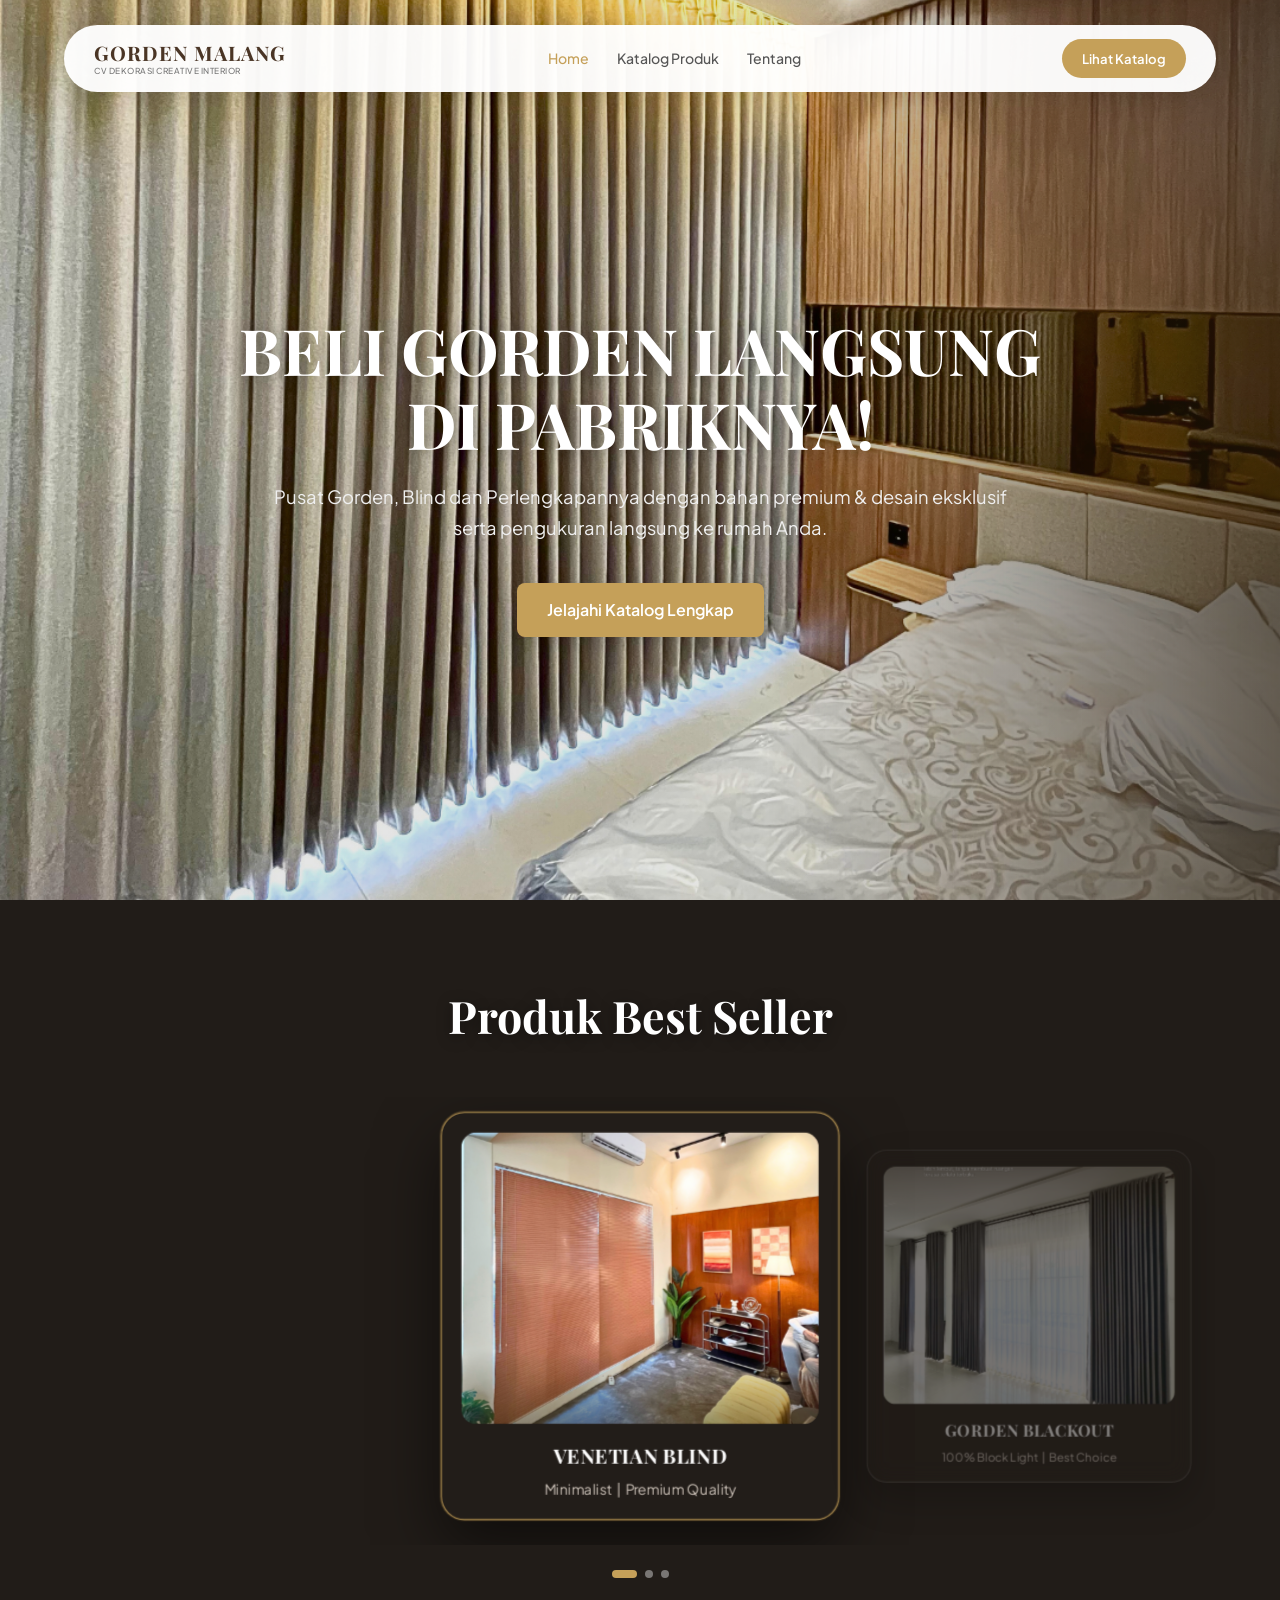
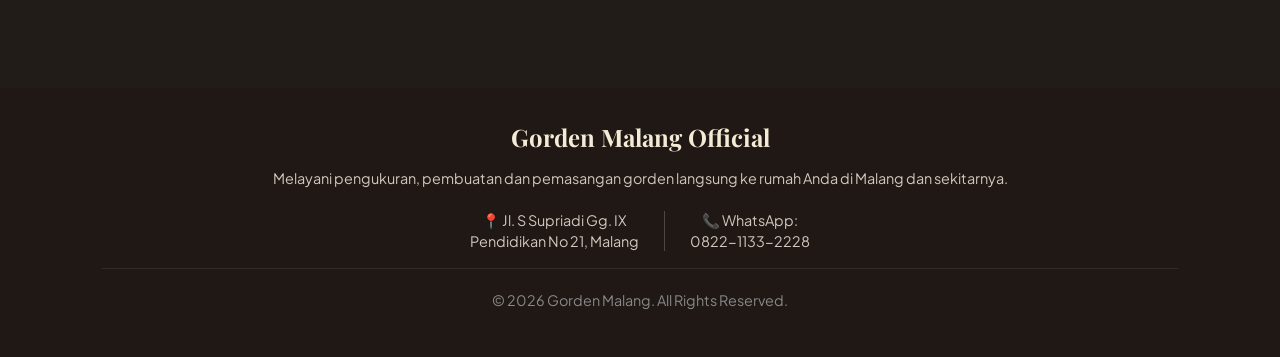
==== commit ebd3fdb6: "Update index.html" ====
--- a/index.html
+++ b/index.html
@@ -5,7 +5,7 @@
     <meta charset="UTF-8">
     <meta name="viewport" content="width=device-width, initial-scale=1.0">
 
-    <title>Gorden Malang - Elegan & Mewah</title>
+    <title>Gorden Malang - E Katalog</title>
 
     <link rel="stylesheet" href="style.css">
 
@@ -100,7 +100,7 @@
         <section class="slider-section">
 
             <h2 class="slider-title">
-                Signature Collection
+                Produk Best Seller
             </h2>
 
 
--- a/style.css
+++ b/style.css
@@ -191,28 +191,19 @@
 
 .hero-section {
     position: relative;
-
     min-height: 100vh;
-
     display: flex;
-
     align-items: center;
-
     justify-content: center;
-
     text-align: center;
-
     color: #FFFFFF;
-
     padding: 150px 20px 100px;
-
     background:
+        linear-gradient(rgba(0, 0, 0, 0.10), rgba(0, 0, 0, 0.10)),
         url('foto/gorden 1.png')
         center center / cover no-repeat;
-
     overflow: hidden;
 }
-
 
 /* HERO OVERLAY */
 
@@ -1952,40 +1943,26 @@
     }
 
 
-    /* =====================================================
+/* =====================================================
        HERO MOBILE
     ===================================================== */
-
     .hero-section {
-
-        min-height:
-            100svh;
-
-        height:
-            100svh;
-
-        padding:
-            100px 20px
-            50px;
-
-        display:
-            flex;
-
-        align-items:
-            center;
-
-        justify-content:
-            center;
-
+        min-height: 100svh;
+        height: 100svh;
+        padding: 100px 20px 50px;
+        display: flex;
+        align-items: center;
+        justify-content: center;
+        
+        /* Tambahkan linear-gradient di sini juga */
         background:
+            linear-gradient(rgba(0, 0, 0, 0.5), rgba(0, 0, 0, 0.5)),
             url('foto/gorden 1.png')
             center center / cover
             no-repeat;
-
-        margin:
-            0;
-    }
-
+            
+        margin: 0;
+    }
 
     .hero-overlay {
 
@@ -2868,11 +2845,5 @@
         height:
             320px;
     }
-
-    @media (max-width: 650px) {
-    .hero-content {
-        transform: translateY(35px);
-    }
-
-
+    
 }
